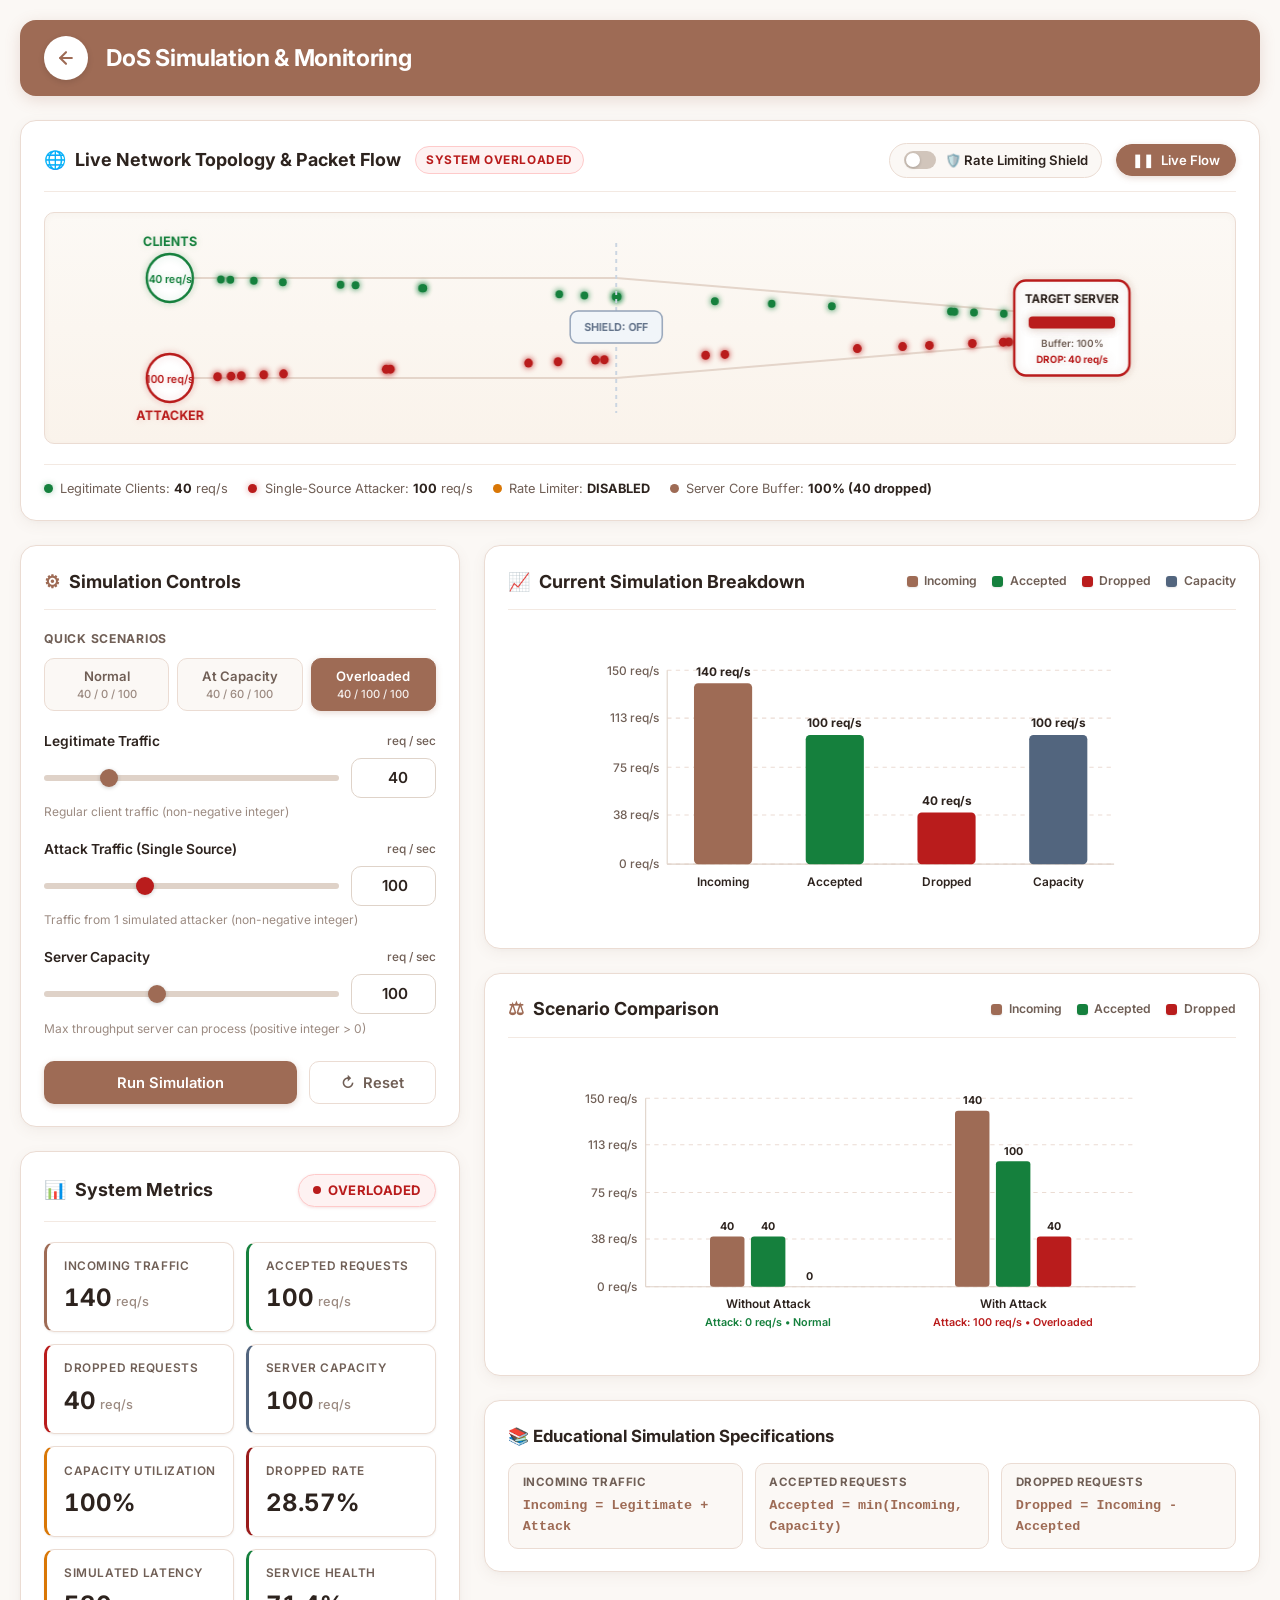
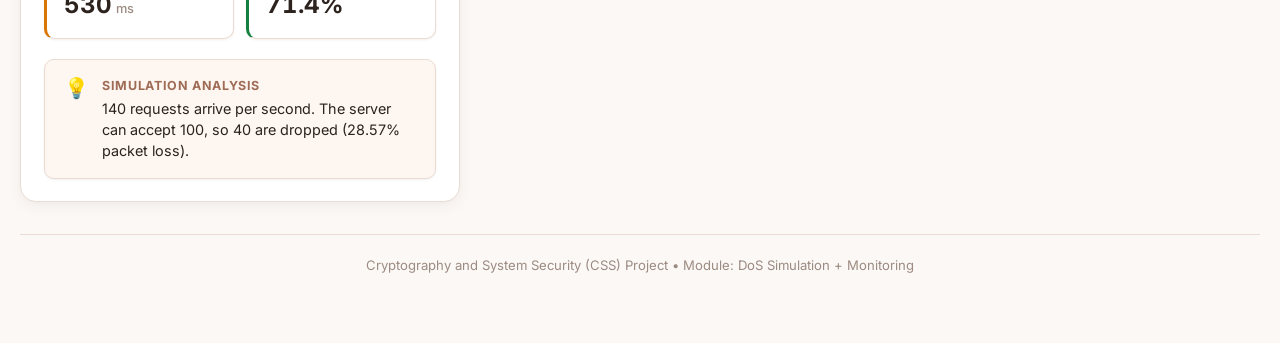
==== index.html @ 432d44fc "Add DoS simulation lab interface, monitoring script, backend and tests" ====
<!DOCTYPE html>
<html lang="en">
<head>
  <meta charset="UTF-8">
  <meta name="viewport" content="width=device-width, initial-scale=1.0">
  <meta name="description" content="Cryptography and System Security (CSS) - DoS Simulation and Monitoring Dashboard. Mathematical educational demonstration of single-source Denial of Service traffic and capacity overloading.">
  <title>DoS Simulation & Monitoring | CSS Project</title>
  <link rel="preconnect" href="https://fonts.googleapis.com">
  <link rel="preconnect" href="https://fonts.gstatic.com" crossorigin>
  <link href="https://fonts.googleapis.com/css2?family=Inter:wght@400;500;600;700;800&display=swap" rel="stylesheet">
  <link rel="stylesheet" href="styles.css">
</head>
<body>
  <div class="app-container">
    <!-- Cleaned Header: Mocha clay banner -->
    <header class="app-header">
      <div class="header-top">
        <div class="header-title-wrap">
          <button type="button" class="header-back-btn" id="btn-back" aria-label="Go back" title="Reset view">
            <svg width="20" height="20" viewBox="0 0 24 24" fill="none" stroke="#9e6b55" stroke-width="2.5" stroke-linecap="round" stroke-linejoin="round">
              <line x1="19" y1="12" x2="5" y2="12"></line>
              <polyline points="12 19 5 12 12 5"></polyline>
            </svg>
          </button>
          <div class="header-text-group">
            <h1 class="header-main-title">DoS Simulation &amp; Monitoring</h1>
          </div>
        </div>
      </div>
    </header>

    <!-- NEW INTERACTIVE FEATURE: Live Network Topology & Packet Flow Simulator -->
    <section class="card topology-card" aria-labelledby="topology-heading">
      <div class="card-title-row">
        <div class="topology-title-group">
          <h2 id="topology-heading" class="card-title">
            <span aria-hidden="true">&#127760;</span> Live Network Topology &amp; Packet Flow
          </h2>
          <span id="topology-status-tag" class="topology-tag tag-overloaded">System Overloaded</span>
        </div>
        <div class="topology-controls">
          <label class="defense-toggle-wrap" title="Enable Rate Limiting firewall defense against single-source attacker">
            <input type="checkbox" id="toggle-defense">
            <span class="defense-toggle-slider"></span>
            <span class="defense-toggle-label">&#128737;&#65039; Rate Limiting Shield</span>
          </label>
          <button type="button" id="btn-toggle-stream" class="btn-stream active" title="Play or pause live packet flow animation">
            <span id="stream-icon">&#10074;&#10074;</span>
            <span id="stream-text">Live Flow</span>
          </button>
        </div>
      </div>

      <!-- Canvas for real-time packet rendering -->
      <div class="topology-viewport">
        <canvas id="topology-canvas" width="1240" height="230"></canvas>
      </div>

      <!-- Topology Interactive Status Bar -->
      <div class="topology-footer">
        <div class="topology-node-legend">
          <span class="node-legend-item">
            <span class="node-dot dot-legit"></span>
            <span>Legitimate Clients: <strong id="topo-legit-val">40</strong> req/s</span>
          </span>
          <span class="node-legend-item">
            <span class="node-dot dot-attack"></span>
            <span>Single-Source Attacker: <strong id="topo-attack-val">100</strong> req/s</span>
          </span>
          <span class="node-legend-item">
            <span class="node-dot dot-shield"></span>
            <span>Rate Limiter: <strong id="topo-shield-val">DISABLED</strong></span>
          </span>
          <span class="node-legend-item">
            <span class="node-dot dot-server"></span>
            <span>Server Core Buffer: <strong id="topo-buffer-val">100% (40 dropped)</strong></span>
          </span>
        </div>
      </div>
    </section>

    <!-- Main Grid: Controls/Metrics & Visualizations -->
    <main class="dashboard-grid">
      <!-- Left Column: Controls & Metrics -->
      <div style="display: flex; flex-direction: column; gap: 1.5rem;">
        
        <!-- Simulation Control Card with Dual Sliders + Inputs -->
        <section class="card" aria-labelledby="controls-heading">
          <div class="card-title-row">
            <h2 id="controls-heading" class="card-title">
              <span aria-hidden="true">&#9881;</span> Simulation Controls
            </h2>
          </div>

          <!-- Scenario Quick Presets -->
          <div class="scenario-section">
            <span class="section-label">Quick Scenarios</span>
            <div class="scenario-btn-group" role="group" aria-label="Simulation Scenarios">
              <button type="button" id="scenario-normal" class="btn-scenario" title="Legitimate: 40, Attack: 0, Capacity: 100">
                <span>Normal</span>
                <small>40 / 0 / 100</small>
              </button>
              <button type="button" id="scenario-capacity" class="btn-scenario" title="Legitimate: 40, Attack: 60, Capacity: 100">
                <span>At Capacity</span>
                <small>40 / 60 / 100</small>
              </button>
              <button type="button" id="scenario-overloaded" class="btn-scenario active" title="Legitimate: 40, Attack: 100, Capacity: 100">
                <span>Overloaded</span>
                <small>40 / 100 / 100</small>
              </button>
            </div>
          </div>

          <!-- Input Form with Interactive Range Sliders -->
          <form id="dos-form" class="input-form" onsubmit="return false;">
            <div class="form-group">
              <label for="input-legitimate" class="form-label">
                <span>Legitimate Traffic</span>
                <span class="form-label-unit">req / sec</span>
              </label>
              <div class="slider-input-row">
                <input
                  type="range"
                  id="slider-legitimate"
                  class="range-slider"
                  min="0"
                  max="200"
                  step="5"
                  value="40"
                  aria-label="Slider for Legitimate Traffic"
                >
                <div class="input-field-wrap compact-wrap">
                  <input
                    type="number"
                    id="input-legitimate"
                    class="input-field"
                    min="0"
                    step="1"
                    value="40"
                    required
                    placeholder="40"
                    aria-describedby="hint-legitimate"
                  >
                </div>
              </div>
              <span id="hint-legitimate" class="field-hint">Regular client traffic (non-negative integer)</span>
            </div>

            <div class="form-group">
              <label for="input-attack" class="form-label">
                <span>Attack Traffic (Single Source)</span>
                <span class="form-label-unit">req / sec</span>
              </label>
              <div class="slider-input-row">
                <input
                  type="range"
                  id="slider-attack"
                  class="range-slider range-attack"
                  min="0"
                  max="300"
                  step="5"
                  value="100"
                  aria-label="Slider for Attack Traffic"
                >
                <div class="input-field-wrap compact-wrap">
                  <input
                    type="number"
                    id="input-attack"
                    class="input-field"
                    min="0"
                    step="1"
                    value="100"
                    required
                    placeholder="100"
                    aria-describedby="hint-attack"
                  >
                </div>
              </div>
              <span id="hint-attack" class="field-hint">Traffic from 1 simulated attacker (non-negative integer)</span>
            </div>

            <div class="form-group">
              <label for="input-capacity" class="form-label">
                <span>Server Capacity</span>
                <span class="form-label-unit">req / sec</span>
              </label>
              <div class="slider-input-row">
                <input
                  type="range"
                  id="slider-capacity"
                  class="range-slider"
                  min="10"
                  max="250"
                  step="5"
                  value="100"
                  aria-label="Slider for Server Capacity"
                >
                <div class="input-field-wrap compact-wrap">
                  <input
                    type="number"
                    id="input-capacity"
                    class="input-field"
                    min="1"
                    step="1"
                    value="100"
                    required
                    placeholder="100"
                    aria-describedby="hint-capacity"
                  >
                </div>
              </div>
              <span id="hint-capacity" class="field-hint">Max throughput server can process (positive integer &gt; 0)</span>
            </div>

            <!-- Error Banner -->
            <div id="alert-error" class="alert-box" role="alert"></div>

            <!-- Action Buttons -->
            <div class="form-actions">
              <button type="button" id="btn-run-simulation" class="btn btn-primary">
                <span aria-hidden="true">&#9658;</span> Run Simulation
              </button>
              <button type="button" id="btn-reset-simulation" class="btn btn-secondary">
                <span aria-hidden="true">&#8635;</span> Reset
              </button>
            </div>
          </form>
        </section>

        <!-- Simulation Results Card -->
        <section class="card" aria-labelledby="results-heading">
          <div class="card-title-row">
            <h2 id="results-heading" class="card-title">
              <span aria-hidden="true">&#128202;</span> System Metrics
            </h2>
            <div class="status-badge-container">
              <div id="status-badge" class="status-badge status-overloaded">
                <span class="status-indicator-dot" aria-hidden="true"></span>
                <span id="status-text">Overloaded</span>
              </div>
            </div>
          </div>

          <!-- Extended Metrics Grid with Latency & Availability -->
          <div class="metrics-grid">
            <div class="metric-card metric-incoming">
              <span class="metric-card-label">Incoming Traffic</span>
              <div class="metric-card-value">
                <span id="metric-incoming">140</span>
                <span class="metric-card-unit">req/s</span>
              </div>
            </div>

            <div class="metric-card metric-accepted">
              <span class="metric-card-label">Accepted Requests</span>
              <div class="metric-card-value">
                <span id="metric-accepted">100</span>
                <span class="metric-card-unit">req/s</span>
              </div>
            </div>

            <div class="metric-card metric-dropped">
              <span class="metric-card-label">Dropped Requests</span>
              <div class="metric-card-value">
                <span id="metric-dropped">40</span>
                <span class="metric-card-unit">req/s</span>
              </div>
            </div>

            <div class="metric-card metric-capacity">
              <span class="metric-card-label">Server Capacity</span>
              <div class="metric-card-value">
                <span id="metric-capacity">100</span>
                <span class="metric-card-unit">req/s</span>
              </div>
            </div>

            <div class="metric-card metric-utilization">
              <span class="metric-card-label">Capacity Utilization</span>
              <div class="metric-card-value">
                <span id="metric-utilization">100%</span>
              </div>
            </div>

            <div class="metric-card metric-drop-percent">
              <span class="metric-card-label">Dropped Rate</span>
              <div class="metric-card-value">
                <span id="metric-drop-percent">28.57%</span>
              </div>
            </div>

            <!-- Enhanced Response Latency Metric -->
            <div class="metric-card metric-latency">
              <span class="metric-card-label">Simulated Latency</span>
              <div class="metric-card-value">
                <span id="metric-latency">1,450</span>
                <span class="metric-card-unit">ms</span>
              </div>
            </div>

            <!-- Enhanced Availability Metric -->
            <div class="metric-card metric-availability">
              <span class="metric-card-label">Service Health</span>
              <div class="metric-card-value">
                <span id="metric-availability">71.4%</span>
              </div>
            </div>
          </div>

          <!-- Dynamic Result Explanation -->
          <div class="explanation-box" aria-live="polite">
            <span class="explanation-icon" aria-hidden="true">&#128161;</span>
            <div class="explanation-content">
              <span class="explanation-title">Simulation Analysis</span>
              <p id="explanation-text" class="explanation-text">
                140 requests arrive per second. The server can accept 100, so 40 are dropped.
              </p>
            </div>
          </div>
        </section>
      </div>

      <!-- Right Column: Visualizations & Architecture Model -->
      <div class="visualizations-col">
        <!-- Current Breakdown Chart -->
        <section class="card chart-card" aria-labelledby="chart-current-heading">
          <div class="card-title-row chart-header">
            <h2 id="chart-current-heading" class="card-title">
              <span aria-hidden="true">&#128200;</span> Current Simulation Breakdown
            </h2>
            <div class="chart-legend" aria-hidden="true">
              <div class="legend-item"><span class="legend-color" style="background:#9e6b55;"></span> Incoming</div>
              <div class="legend-item"><span class="legend-color" style="background:#15803d;"></span> Accepted</div>
              <div class="legend-item"><span class="legend-color" style="background:#b91c1c;"></span> Dropped</div>
              <div class="legend-item"><span class="legend-color" style="background:#52657e;"></span> Capacity</div>
            </div>
          </div>
          <div id="current-chart-container" class="chart-container" aria-label="Bar chart showing incoming, accepted, dropped, and capacity metrics">
            <!-- Dynamic SVG Chart injected by monitoring.js -->
          </div>
        </section>

        <!-- Scenario Comparison Chart -->
        <section class="card chart-card" aria-labelledby="chart-comparison-heading">
          <div class="card-title-row chart-header">
            <h2 id="chart-comparison-heading" class="card-title">
              <span aria-hidden="true">&#9878;</span> Scenario Comparison
            </h2>
            <div class="chart-legend" aria-hidden="true">
              <div class="legend-item"><span class="legend-color" style="background:#9e6b55;"></span> Incoming</div>
              <div class="legend-item"><span class="legend-color" style="background:#15803d;"></span> Accepted</div>
              <div class="legend-item"><span class="legend-color" style="background:#b91c1c;"></span> Dropped</div>
            </div>
          </div>
          <div id="comparison-chart-container" class="chart-container" aria-label="Bar chart comparing baseline traffic without attack versus traffic with attack">
            <!-- Dynamic SVG Chart injected by monitoring.js -->
          </div>
        </section>

        <!-- Mathematical Model Specification Card -->
        <section class="model-details-card" aria-labelledby="model-specs-heading">
          <h3 id="model-specs-heading">&#128218; Educational Simulation Specifications</h3>
          <div class="model-formula-grid">
            <div class="formula-chip">
              <span class="formula-chip-label">Incoming Traffic</span>
              <span class="formula-chip-val">Incoming = Legitimate + Attack</span>
            </div>
            <div class="formula-chip">
              <span class="formula-chip-label">Accepted Requests</span>
              <span class="formula-chip-val">Accepted = min(Incoming, Capacity)</span>
            </div>
            <div class="formula-chip">
              <span class="formula-chip-label">Dropped Requests</span>
              <span class="formula-chip-val">Dropped = Incoming - Accepted</span>
            </div>
          </div>
        </section>
      </div>
    </main>

    <!-- Footer -->
    <footer class="app-footer">
      <p>Cryptography and System Security (CSS) Project &bull; Module: DoS Simulation + Monitoring</p>
    </footer>
  </div>

  <!-- Module Script -->
  <script src="monitoring.js"></script>
</body>
</html>
---- styles.css ----
/* ==========================================================================
   styles.css - Warm Mocha & Cream Lab Manual Theme
   Matches the Virtual Lab Manual design aesthetic:
   Warm clay/mocha banner (#9e6b55), soft cream background (#fbf8f5),
   clean white cards (#ffffff), refined typography & warm earthy accents.
   ========================================================================== */

@import url('https://fonts.googleapis.com/css2?family=Inter:wght@400;500;600;700;800&display=swap');

:root {
  /* Warm Earthy Clay / Mocha Palette */
  --banner-bg: #9e6b55;
  --banner-bg-hover: #8d5c47;
  --banner-text: #ffffff;
  --banner-subtext: rgba(255, 255, 255, 0.9);

  --bg-primary: #fbf8f5;
  /* Warm cream / ivory body background */
  --bg-secondary: #f6efe9;
  /* Soft warm beige secondary panels */
  --bg-card: #ffffff;
  /* Clean white cards */
  --bg-card-hover: #faf4ee;
  /* Subtle warm card hover */
  --bg-tint-mocha: #faf2ec;
  /* Warm mocha tint for selections */
  --bg-callout: #fdf6f1;
  /* Light peach/cream notice callouts */

  --border-color: #ebdcd3;
  /* Gentle warm border */
  --border-light: #f3e9e2;
  /* Hairline dividers */
  --border-focus: #9e6b55;
  /* Focus rings */

  --text-primary: #2d231e;
  /* Espresso dark brown heading & text */
  --text-secondary: #705f56;
  /* Warm taupe secondary text */
  --text-muted: #9c8b82;
  /* Soft muted caption/hint text */

  /* Mocha Accent Tokens */
  --accent-primary: #9e6b55;
  --accent-primary-hover: #895843;
  --accent-primary-active: #784a37;
  --accent-terracotta: #b4755a;

  /* Status Colors tailored for clean light-mode */
  --status-normal: #15803d;
  --status-normal-bg: #edf7f1;
  --status-normal-border: #bbf0d0;

  --status-overloaded: #b91c1c;
  --status-overloaded-bg: #fef2f2;
  --status-overloaded-border: #fecaca;

  /* Metric Accents */
  --metric-incoming: #9e6b55;
  --metric-accepted: #15803d;
  --metric-dropped: #b91c1c;
  --metric-capacity: #52657e;
  --metric-utilization: #d97706;
  --metric-drop-percent: #991b1b;
  --metric-latency: #d97706;
  --metric-availability: #15803d;

  --shadow-sm: 0 1px 3px rgba(130, 95, 78, 0.05), 0 1px 2px rgba(0, 0, 0, 0.03);
  --shadow-md: 0 4px 14px rgba(130, 95, 78, 0.07), 0 1px 4px rgba(0, 0, 0, 0.02);
  --shadow-lg: 0 10px 25px rgba(130, 95, 78, 0.09), 0 4px 8px rgba(0, 0, 0, 0.03);

  --radius-sm: 6px;
  --radius-md: 10px;
  --radius-lg: 16px;
  --radius-full: 9999px;

  --font-family: 'Inter', -apple-system, BlinkMacSystemFont, "Segoe UI", Roboto, "Helvetica Neue", sans-serif;
}

*,
*::before,
*::after {
  box-sizing: border-box;
  margin: 0;
  padding: 0;
}

body {
  background-color: var(--bg-primary);
  color: var(--text-primary);
  font-family: var(--font-family);
  line-height: 1.55;
  min-height: 100vh;
  display: flex;
  flex-direction: column;
  padding: 0;
  -webkit-font-smoothing: antialiased;
  -moz-osx-font-smoothing: grayscale;
}

.app-container {
  max-width: 1320px;
  margin: 0 auto;
  width: 100%;
  padding: 1.25rem 1.25rem 3rem 1.25rem;
  flex: 1;
}

/* ==========================================================================
   Header Banner - Clean & Focused
   ========================================================================== */
.app-header {
  margin-bottom: 1.5rem;
  background-color: var(--banner-bg);
  border-radius: var(--radius-lg);
  padding: 1rem 1.5rem;
  box-shadow: 0 4px 16px rgba(158, 107, 85, 0.2);
  color: #ffffff;
  transition: box-shadow 0.2s ease;
}

.header-top {
  display: flex;
  justify-content: space-between;
  align-items: center;
  flex-wrap: wrap;
  gap: 1.25rem;
}

.header-title-wrap {
  display: flex;
  align-items: center;
  gap: 1.1rem;
}

/* Circular back button */
.header-back-btn {
  width: 44px;
  height: 44px;
  min-width: 44px;
  border-radius: 50%;
  background: #ffffff;
  color: var(--banner-bg);
  display: flex;
  align-items: center;
  justify-content: center;
  border: none;
  cursor: pointer;
  box-shadow: 0 2px 6px rgba(0, 0, 0, 0.12);
  transition: all 0.2s ease;
}

.header-back-btn:hover {
  transform: translateX(-2px);
  background: #fdfaf7;
  box-shadow: 0 3px 8px rgba(0, 0, 0, 0.16);
}

.header-back-btn svg {
  stroke: var(--banner-bg);
}

.header-text-group {
  display: flex;
  flex-direction: column;
  gap: 0.15rem;
}

h1,
.header-main-title {
  font-size: 1.45rem;
  font-weight: 700;
  letter-spacing: -0.015em;
  color: #ffffff;
  line-height: 1.25;
}

/* ==========================================================================
   INTERACTIVE NETWORK TOPOLOGY & PACKET FLOW CARD
   ========================================================================== */
.topology-card {
  margin-bottom: 1.5rem;
  padding: 1.25rem 1.45rem;
  background: #ffffff;
}

.topology-title-group {
  display: flex;
  align-items: center;
  gap: 0.85rem;
  flex-wrap: wrap;
}

.topology-tag {
  font-size: 0.74rem;
  font-weight: 700;
  text-transform: uppercase;
  letter-spacing: 0.05em;
  padding: 0.25rem 0.65rem;
  border-radius: var(--radius-full);
  display: inline-flex;
  align-items: center;
  transition: all 0.3s ease;
}

.tag-normal {
  background: var(--status-normal-bg);
  color: var(--status-normal);
  border: 1px solid var(--status-normal-border);
}

.tag-overloaded {
  background: var(--status-overloaded-bg);
  color: var(--status-overloaded);
  border: 1px solid var(--status-overloaded-border);
}

.tag-shielded {
  background: #fef3c7;
  color: #b45309;
  border: 1px solid #fde68a;
}

.topology-controls {
  display: flex;
  align-items: center;
  gap: 0.85rem;
  flex-wrap: wrap;
}

/* Rate Limiter Switch */
.defense-toggle-wrap {
  display: inline-flex;
  align-items: center;
  gap: 0.55rem;
  cursor: pointer;
  background: var(--bg-primary);
  border: 1px solid var(--border-color);
  padding: 0.4rem 0.85rem;
  border-radius: var(--radius-full);
  user-select: none;
  transition: all 0.2s ease;
}

.defense-toggle-wrap:hover {
  background: #f5ebe1;
  border-color: #d8c3b5;
}

.defense-toggle-wrap input[type="checkbox"] {
  display: none;
}

.defense-toggle-slider {
  position: relative;
  width: 32px;
  height: 18px;
  background-color: #d1c5bb;
  border-radius: 9999px;
  transition: background-color 0.25s ease;
  display: inline-block;
}

.defense-toggle-slider::after {
  content: "";
  position: absolute;
  top: 2px;
  left: 2px;
  width: 14px;
  height: 14px;
  border-radius: 50%;
  background-color: #ffffff;
  box-shadow: 0 1px 3px rgba(0, 0, 0, 0.2);
  transition: transform 0.25s ease;
}

.defense-toggle-wrap input[type="checkbox"]:checked+.defense-toggle-slider {
  background-color: #15803d;
}

.defense-toggle-wrap input[type="checkbox"]:checked+.defense-toggle-slider::after {
  transform: translateX(14px);
}

.defense-toggle-label {
  font-size: 0.82rem;
  font-weight: 600;
  color: var(--text-primary);
}

/* Stream play/pause button */
.btn-stream {
  display: inline-flex;
  align-items: center;
  gap: 0.4rem;
  padding: 0.42rem 0.95rem;
  background: var(--bg-primary);
  border: 1px solid var(--border-color);
  border-radius: var(--radius-full);
  font-size: 0.82rem;
  font-weight: 600;
  color: var(--text-secondary);
  cursor: pointer;
  transition: all 0.2s ease;
  font-family: inherit;
}

.btn-stream:hover {
  background: #f4eae1;
  color: var(--text-primary);
}

.btn-stream.active {
  background: var(--accent-primary);
  color: #ffffff;
  border-color: var(--accent-primary);
  box-shadow: 0 2px 6px rgba(158, 107, 85, 0.25);
}

/* Topology Canvas Area */
.topology-viewport {
  width: 100%;
  background: linear-gradient(180deg, #fcf9f5 0%, #faf3eb 100%);
  border: 1px solid var(--border-color);
  border-radius: var(--radius-md);
  position: relative;
  overflow: hidden;
  box-shadow: inset 0 2px 6px rgba(130, 95, 78, 0.04);
}

#topology-canvas {
  display: block;
  width: 100%;
  height: 230px;
}

.topology-footer {
  border-top: 1px solid var(--border-light);
  padding-top: 0.85rem;
}

.topology-node-legend {
  display: flex;
  gap: 1.25rem;
  align-items: center;
  flex-wrap: wrap;
}

.node-legend-item {
  display: inline-flex;
  align-items: center;
  gap: 0.45rem;
  font-size: 0.8rem;
  color: var(--text-secondary);
}

.node-legend-item strong {
  color: var(--text-primary);
}

.node-dot {
  width: 9px;
  height: 9px;
  border-radius: 50%;
  display: inline-block;
}

.dot-legit {
  background-color: #15803d;
  box-shadow: 0 0 6px rgba(21, 128, 61, 0.4);
}

.dot-attack {
  background-color: #b91c1c;
  box-shadow: 0 0 6px rgba(185, 28, 28, 0.4);
}

.dot-shield {
  background-color: #d97706;
}

.dot-server {
  background-color: var(--accent-primary);
}

/* ==========================================================================
   Main Grid Layout
   ========================================================================== */
.dashboard-grid {
  display: grid;
  grid-template-columns: 440px 1fr;
  gap: 1.5rem;
}

@media (max-width: 1024px) {
  .dashboard-grid {
    grid-template-columns: 1fr;
  }
}

/* ==========================================================================
   Card Styling - Clean White with Warm Subtle Borders & Shadows
   ========================================================================== */
.card {
  background-color: var(--bg-card);
  border: 1px solid var(--border-color);
  border-radius: var(--radius-lg);
  padding: 1.35rem 1.45rem;
  box-shadow: var(--shadow-md);
  display: flex;
  flex-direction: column;
  gap: 1.25rem;
  transition: box-shadow 0.2s ease, border-color 0.2s ease;
}

.card:hover {
  border-color: #dfd0c6;
  box-shadow: var(--shadow-lg);
}

.card-title-row {
  display: flex;
  justify-content: space-between;
  align-items: center;
  border-bottom: 1px solid var(--border-light);
  padding-bottom: 0.85rem;
  flex-wrap: wrap;
  gap: 0.5rem;
}

.card-title {
  font-size: 1.12rem;
  font-weight: 700;
  color: var(--text-primary);
  display: flex;
  align-items: center;
  gap: 0.55rem;
}

.card-title span[aria-hidden="true"] {
  color: var(--accent-primary);
}

/* ==========================================================================
   Scenario Presets - Tab/Pill style matching reference
   ========================================================================== */
.scenario-section {
  display: flex;
  flex-direction: column;
  gap: 0.55rem;
}

.section-label {
  font-size: 0.76rem;
  font-weight: 700;
  text-transform: uppercase;
  letter-spacing: 0.06em;
  color: var(--text-secondary);
}

.scenario-btn-group {
  display: grid;
  grid-template-columns: repeat(3, 1fr);
  gap: 0.5rem;
}

.btn-scenario {
  background: var(--bg-primary);
  border: 1px solid var(--border-color);
  color: var(--text-secondary);
  padding: 0.55rem 0.35rem;
  border-radius: var(--radius-md);
  cursor: pointer;
  font-size: 0.82rem;
  font-weight: 600;
  text-align: center;
  transition: all 0.2s ease;
  display: flex;
  flex-direction: column;
  align-items: center;
  gap: 0.2rem;
  font-family: inherit;
}

.btn-scenario small {
  font-size: 0.7rem;
  font-weight: 500;
  color: var(--text-muted);
  transition: color 0.2s ease;
}

.btn-scenario:hover {
  background: #f4eae1;
  border-color: #d6c1b3;
  color: var(--text-primary);
  transform: translateY(-1px);
}

/* Active preset mimics the solid mocha pill from reference */
.btn-scenario.active {
  border-color: var(--accent-primary);
  background: var(--accent-primary);
  color: #ffffff;
  box-shadow: 0 2px 6px rgba(158, 107, 85, 0.25);
}

.btn-scenario.active small {
  color: rgba(255, 255, 255, 0.88);
}

/* ==========================================================================
   Input Form with Dual Sliders + Number Controls
   ========================================================================== */
.input-form {
  display: flex;
  flex-direction: column;
  gap: 1.05rem;
}

.form-group {
  display: flex;
  flex-direction: column;
  gap: 0.35rem;
}

.form-label {
  font-size: 0.86rem;
  font-weight: 600;
  color: var(--text-primary);
  display: flex;
  justify-content: space-between;
  align-items: center;
}

.form-label-unit {
  font-size: 0.74rem;
  font-weight: 500;
  color: var(--text-secondary);
}

.slider-input-row {
  display: flex;
  align-items: center;
  gap: 0.75rem;
}

/* Styled Range Sliders */
.range-slider {
  flex: 1;
  -webkit-appearance: none;
  appearance: none;
  height: 6px;
  background: #dfd2c8;
  border-radius: 999px;
  outline: none;
  transition: background 0.2s ease;
}

.range-slider::-webkit-slider-thumb {
  -webkit-appearance: none;
  appearance: none;
  width: 18px;
  height: 18px;
  border-radius: 50%;
  background: var(--accent-primary);
  cursor: pointer;
  box-shadow: 0 1px 4px rgba(0, 0, 0, 0.2);
  transition: transform 0.15s ease, background 0.15s ease;
}

.range-slider::-webkit-slider-thumb:hover {
  transform: scale(1.18);
  background: var(--accent-primary-hover);
}

.range-slider.range-attack::-webkit-slider-thumb {
  background: #b91c1c;
}

.range-slider.range-attack::-webkit-slider-thumb:hover {
  background: #991b1b;
}

.range-slider::-moz-range-thumb {
  width: 18px;
  height: 18px;
  border-radius: 50%;
  background: var(--accent-primary);
  cursor: pointer;
  border: none;
  box-shadow: 0 1px 4px rgba(0, 0, 0, 0.2);
}

.input-field-wrap {
  position: relative;
  display: flex;
  align-items: center;
}

.input-field-wrap.compact-wrap {
  width: 85px;
  min-width: 85px;
}

.input-field {
  width: 100%;
  background-color: #ffffff;
  border: 1px solid #dfd3c9;
  color: var(--text-primary);
  font-size: 0.95rem;
  font-weight: 600;
  font-family: inherit;
  padding: 0.6rem 0.75rem;
  border-radius: var(--radius-md);
  transition: border-color 0.15s ease, box-shadow 0.15s ease, background-color 0.15s ease;
  text-align: right;
}

.input-field:focus {
  outline: none;
  border-color: var(--accent-primary);
  box-shadow: 0 0 0 3px rgba(158, 107, 85, 0.18);
  background-color: #ffffff;
}

.input-field.input-error {
  border-color: var(--status-overloaded);
  box-shadow: 0 0 0 3px rgba(185, 28, 28, 0.15);
}

.field-hint {
  font-size: 0.75rem;
  color: var(--text-muted);
}

/* ==========================================================================
   Form Action Buttons
   ========================================================================== */
.form-actions {
  display: grid;
  grid-template-columns: 2fr 1fr;
  gap: 0.75rem;
  margin-top: 0.4rem;
}

.btn {
  padding: 0.72rem 1.25rem;
  border-radius: var(--radius-md);
  font-size: 0.92rem;
  font-weight: 600;
  font-family: inherit;
  cursor: pointer;
  transition: all 0.2s ease;
  display: flex;
  align-items: center;
  justify-content: center;
  gap: 0.5rem;
  border: none;
}

.btn-primary {
  background-color: var(--accent-primary);
  color: #ffffff;
  box-shadow: 0 2px 6px rgba(158, 107, 85, 0.28);
}

.btn-primary:hover:not(:disabled) {
  background-color: var(--accent-primary-hover);
  transform: translateY(-1px);
  box-shadow: 0 4px 10px rgba(158, 107, 85, 0.35);
}

.btn-primary:active:not(:disabled) {
  background-color: var(--accent-primary-active);
  transform: translateY(0);
}

.btn-primary:disabled {
  opacity: 0.65;
  cursor: not-allowed;
}

.btn-secondary {
  background-color: #ffffff;
  border: 1px solid var(--border-color);
  color: var(--text-secondary);
}

.btn-secondary:hover {
  background-color: var(--bg-primary);
  color: var(--text-primary);
  border-color: #d6c1b3;
}

/* Alerts */
.alert-box {
  background: var(--status-overloaded-bg);
  border: 1px solid var(--status-overloaded-border);
  color: #991b1b;
  border-radius: var(--radius-md);
  padding: 0.75rem 1rem;
  font-size: 0.85rem;
  font-weight: 500;
  display: none;
}

.alert-box.visible {
  display: block;
}

/* ==========================================================================
   Status Badges
   ========================================================================== */
.status-badge-container {
  display: flex;
  align-items: center;
  gap: 0.75rem;
}

.status-badge {
  display: inline-flex;
  align-items: center;
  gap: 0.45rem;
  padding: 0.35rem 0.9rem;
  border-radius: var(--radius-full);
  font-size: 0.82rem;
  font-weight: 700;
  letter-spacing: 0.03em;
  text-transform: uppercase;
  transition: all 0.3s ease;
}

.status-badge.status-normal {
  background: var(--status-normal-bg);
  color: var(--status-normal);
  border: 1px solid var(--status-normal-border);
  box-shadow: 0 1px 3px rgba(21, 128, 61, 0.12);
}

.status-badge.status-overloaded {
  background: var(--status-overloaded-bg);
  color: var(--status-overloaded);
  border: 1px solid var(--status-overloaded-border);
  box-shadow: 0 1px 3px rgba(185, 28, 28, 0.12);
}

.status-indicator-dot {
  width: 8px;
  height: 8px;
  border-radius: 50%;
  background-color: currentColor;
}

/* ==========================================================================
   Results Metrics Grid
   ========================================================================== */
.metrics-grid {
  display: grid;
  grid-template-columns: repeat(2, 1fr);
  gap: 0.75rem;
}

.metric-card {
  background-color: #ffffff;
  border: 1px solid var(--border-color);
  border-radius: var(--radius-md);
  padding: 0.9rem 1.05rem;
  display: flex;
  flex-direction: column;
  gap: 0.25rem;
  position: relative;
  overflow: hidden;
  box-shadow: var(--shadow-sm);
  transition: transform 0.15s ease, box-shadow 0.15s ease;
}

.metric-card:hover {
  transform: translateY(-1px);
  box-shadow: var(--shadow-md);
}

.metric-card-label {
  font-size: 0.74rem;
  font-weight: 600;
  color: var(--text-secondary);
  text-transform: uppercase;
  letter-spacing: 0.05em;
}

.metric-card-value {
  font-size: 1.5rem;
  font-weight: 700;
  color: var(--text-primary);
  font-feature-settings: "tnum";
  display: flex;
  align-items: baseline;
}

.metric-card-unit {
  font-size: 0.8rem;
  font-weight: 500;
  color: var(--text-muted);
  margin-left: 0.25rem;
}

.metric-incoming {
  border-left: 3.5px solid var(--metric-incoming);
}

.metric-accepted {
  border-left: 3.5px solid var(--metric-accepted);
}

.metric-dropped {
  border-left: 3.5px solid var(--metric-dropped);
}

.metric-capacity {
  border-left: 3.5px solid var(--metric-capacity);
}

.metric-utilization {
  border-left: 3.5px solid var(--metric-utilization);
}

.metric-drop-percent {
  border-left: 3.5px solid var(--metric-drop-percent);
}

.metric-latency {
  border-left: 3.5px solid var(--metric-latency);
}

.metric-availability {
  border-left: 3.5px solid var(--metric-availability);
}

/* ==========================================================================
   Dynamic Explanation Box
   ========================================================================== */
.explanation-box {
  background: var(--bg-callout);
  border: 1px solid var(--border-color);
  border-radius: var(--radius-md);
  padding: 1rem 1.15rem;
  display: flex;
  align-items: flex-start;
  gap: 0.85rem;
  box-shadow: var(--shadow-sm);
}

.explanation-icon {
  font-size: 1.25rem;
  line-height: 1;
  margin-top: 0.1rem;
}

.explanation-content {
  display: flex;
  flex-direction: column;
  gap: 0.25rem;
}

.explanation-title {
  font-size: 0.78rem;
  font-weight: 700;
  text-transform: uppercase;
  letter-spacing: 0.05em;
  color: var(--accent-primary);
}

.explanation-text {
  font-size: 0.9rem;
  color: var(--text-primary);
  line-height: 1.45;
}

/* ==========================================================================
   Charts Column & SVG Visualizations
   ========================================================================== */
.visualizations-col {
  display: flex;
  flex-direction: column;
  gap: 1.5rem;
}

.chart-card {
  min-height: 330px;
}

.chart-header {
  display: flex;
  justify-content: space-between;
  align-items: center;
  flex-wrap: wrap;
  gap: 0.75rem;
}

.chart-legend {
  display: flex;
  gap: 0.95rem;
  align-items: center;
  flex-wrap: wrap;
}

.legend-item {
  display: flex;
  align-items: center;
  gap: 0.4rem;
  font-size: 0.76rem;
  font-weight: 600;
  color: var(--text-secondary);
}

.legend-color {
  width: 11px;
  height: 11px;
  border-radius: 3px;
  box-shadow: 0 1px 2px rgba(0, 0, 0, 0.1);
}

.chart-container {
  width: 100%;
  position: relative;
  min-height: 250px;
  display: flex;
  align-items: center;
  justify-content: center;
  padding: 0.5rem 0;
}

.chart-svg {
  width: 100%;
  height: 100%;
  max-height: 280px;
  overflow: visible;
}

/* SVG Chart Typography & Elements for Light Warm Palette */
.svg-grid-line {
  stroke: var(--border-color);
  stroke-dasharray: 4 4;
}

.svg-axis-line {
  stroke: #dfd2c8;
  stroke-width: 1;
}

.svg-axis-text {
  fill: var(--text-secondary);
  font-size: 11px;
  font-family: inherit;
  font-weight: 500;
}

.svg-bar-text {
  fill: var(--text-primary);
  font-size: 11px;
  font-weight: 700;
  font-family: inherit;
  text-anchor: middle;
}

.svg-label-text {
  fill: var(--text-primary);
  font-size: 11px;
  font-weight: 600;
  font-family: inherit;
  text-anchor: middle;
}

.svg-sub-text {
  font-size: 10px;
  font-family: inherit;
  text-anchor: middle;
  font-weight: 600;
}

/* ==========================================================================
   Educational Model Specification Card
   ========================================================================== */
.model-details-card {
  background: #ffffff;
  border: 1px solid var(--border-color);
  border-radius: var(--radius-lg);
  padding: 1.35rem 1.45rem;
  display: flex;
  flex-direction: column;
  gap: 0.85rem;
  box-shadow: var(--shadow-md);
}

.model-details-card h3 {
  font-size: 1.05rem;
  font-weight: 700;
  color: var(--text-primary);
  display: flex;
  align-items: center;
  gap: 0.5rem;
}

.model-formula-grid {
  display: grid;
  grid-template-columns: repeat(3, 1fr);
  gap: 0.75rem;
}

@media (max-width: 768px) {
  .model-formula-grid {
    grid-template-columns: 1fr;
  }
}

.formula-chip {
  background: var(--bg-primary);
  border: 1px solid var(--border-color);
  border-radius: var(--radius-md);
  padding: 0.65rem 0.85rem;
  display: flex;
  flex-direction: column;
  gap: 0.25rem;
  transition: transform 0.15s ease;
}

.formula-chip:hover {
  background: #f7ede5;
}

.formula-chip-label {
  font-size: 0.72rem;
  color: var(--text-secondary);
  text-transform: uppercase;
  font-weight: 700;
  letter-spacing: 0.04em;
}

.formula-chip-val {
  font-family: ui-monospace, SFMono-Regular, Menlo, Monaco, Consolas, monospace;
  font-size: 0.84rem;
  font-weight: 600;
  color: var(--accent-primary);
}

.disclaimer-text {
  font-size: 0.82rem;
  color: var(--text-secondary);
  line-height: 1.5;
  border-top: 1px solid var(--border-light);
  padding-top: 0.85rem;
}

.disclaimer-text strong {
  color: var(--text-primary);
}

/* ==========================================================================
   Footer
   ========================================================================== */
.app-footer {
  border-top: 1px solid var(--border-color);
  padding: 1.25rem 0;
  text-align: center;
  font-size: 0.82rem;
  color: var(--text-muted);
  margin-top: 2rem;
}
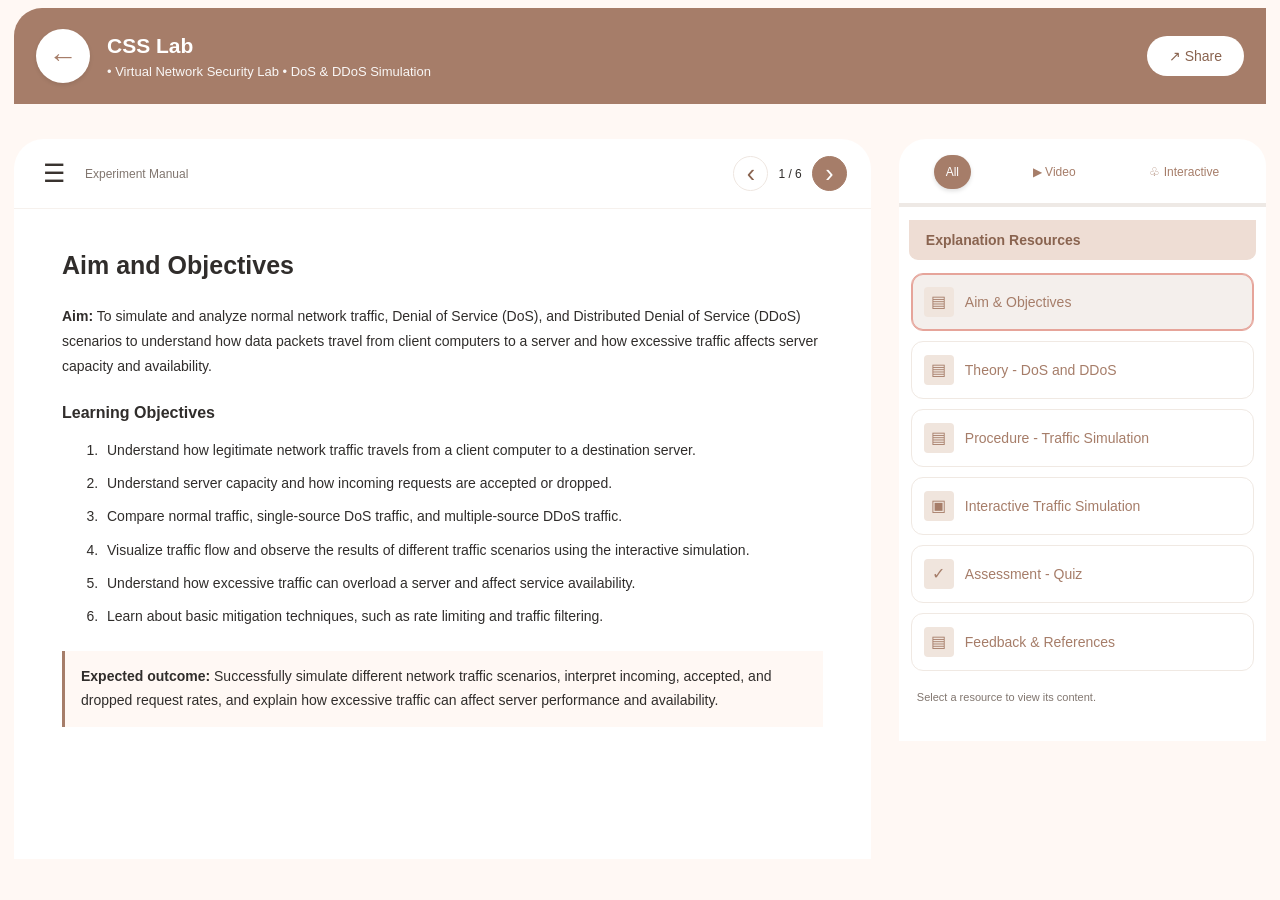
==== commit 3e0a2850: "Add frontend and normal traffic simulation" ====
--- a/index.html
+++ b/index.html
@@ -1,390 +1,564 @@
+
 <!DOCTYPE html>
 <html lang="en">
 <head>
-  <meta charset="UTF-8">
-  <meta name="viewport" content="width=device-width, initial-scale=1.0">
-  <meta name="description" content="Cryptography and System Security (CSS) - DoS Simulation and Monitoring Dashboard. Mathematical educational demonstration of single-source Denial of Service traffic and capacity overloading.">
-  <title>DoS Simulation & Monitoring | CSS Project</title>
-  <link rel="preconnect" href="https://fonts.googleapis.com">
-  <link rel="preconnect" href="https://fonts.gstatic.com" crossorigin>
-  <link href="https://fonts.googleapis.com/css2?family=Inter:wght@400;500;600;700;800&display=swap" rel="stylesheet">
-  <link rel="stylesheet" href="styles.css">
+    <meta charset="UTF-8">
+    <meta name="viewport" content="width=device-width, initial-scale=1.0">
+    <title>DoS & DDoS | Computer Science Lab Manual</title>
+    <link rel="stylesheet" href="style.css">
+    <script src="script.js" defer></script>
 </head>
 <body>
-  <div class="app-container">
-    <!-- Cleaned Header: Mocha clay banner -->
-    <header class="app-header">
-      <div class="header-top">
-        <div class="header-title-wrap">
-          <button type="button" class="header-back-btn" id="btn-back" aria-label="Go back" title="Reset view">
-            <svg width="20" height="20" viewBox="0 0 24 24" fill="none" stroke="#9e6b55" stroke-width="2.5" stroke-linecap="round" stroke-linejoin="round">
-              <line x1="19" y1="12" x2="5" y2="12"></line>
-              <polyline points="12 19 5 12 12 5"></polyline>
-            </svg>
-          </button>
-          <div class="header-text-group">
-            <h1 class="header-main-title">DoS Simulation &amp; Monitoring</h1>
-          </div>
-        </div>
-      </div>
-    </header>
-
-    <!-- NEW INTERACTIVE FEATURE: Live Network Topology & Packet Flow Simulator -->
-    <section class="card topology-card" aria-labelledby="topology-heading">
-      <div class="card-title-row">
-        <div class="topology-title-group">
-          <h2 id="topology-heading" class="card-title">
-            <span aria-hidden="true">&#127760;</span> Live Network Topology &amp; Packet Flow
-          </h2>
-          <span id="topology-status-tag" class="topology-tag tag-overloaded">System Overloaded</span>
-        </div>
-        <div class="topology-controls">
-          <label class="defense-toggle-wrap" title="Enable Rate Limiting firewall defense against single-source attacker">
-            <input type="checkbox" id="toggle-defense">
-            <span class="defense-toggle-slider"></span>
-            <span class="defense-toggle-label">&#128737;&#65039; Rate Limiting Shield</span>
-          </label>
-          <button type="button" id="btn-toggle-stream" class="btn-stream active" title="Play or pause live packet flow animation">
-            <span id="stream-icon">&#10074;&#10074;</span>
-            <span id="stream-text">Live Flow</span>
-          </button>
-        </div>
-      </div>
-
-      <!-- Canvas for real-time packet rendering -->
-      <div class="topology-viewport">
-        <canvas id="topology-canvas" width="1240" height="230"></canvas>
-      </div>
-
-      <!-- Topology Interactive Status Bar -->
-      <div class="topology-footer">
-        <div class="topology-node-legend">
-          <span class="node-legend-item">
-            <span class="node-dot dot-legit"></span>
-            <span>Legitimate Clients: <strong id="topo-legit-val">40</strong> req/s</span>
-          </span>
-          <span class="node-legend-item">
-            <span class="node-dot dot-attack"></span>
-            <span>Single-Source Attacker: <strong id="topo-attack-val">100</strong> req/s</span>
-          </span>
-          <span class="node-legend-item">
-            <span class="node-dot dot-shield"></span>
-            <span>Rate Limiter: <strong id="topo-shield-val">DISABLED</strong></span>
-          </span>
-          <span class="node-legend-item">
-            <span class="node-dot dot-server"></span>
-            <span>Server Core Buffer: <strong id="topo-buffer-val">100% (40 dropped)</strong></span>
-          </span>
-        </div>
-      </div>
+<header class="topbar">
+    <button class="back-button" id="backButton" aria-label="Back">←</button>
+    <div class="brand">
+        <h1>CSS Lab</h1>
+        <p>• Virtual Network Security Lab • DoS & DDoS Simulation</p>
+    </div>
+    <button class="share-button" id="shareButton">↗ Share</button>
+</header>
+
+<main class="workspace">
+    <section class="viewer">
+        <div class="toolbar">
+            <button id="menuButton" class="tool-button" aria-label="Toggle contents">☰</button>
+            <span class="viewer-label">Experiment Manual</span>
+            <div class="toolbar-actions">
+                <button id="prevButton" class="circle-button" aria-label="Previous resource">‹</button>
+                <span id="pageNumber">1 / 6</span>
+                <button id="nextButton" class="circle-button next" aria-label="Next resource">›</button>
+            </div>
+        </div>
+
+        <div class="lesson-content" id="lessonContent">
+            
+                
+<article class="lesson active" id="aim" data-title="Aim & Objectives">
+    
+
+    <h2>Aim and Objectives</h2>
+
+    <p>
+        <strong>Aim:</strong> To simulate and analyze normal network traffic,
+        Denial of Service (DoS), and Distributed Denial of Service (DDoS)
+        scenarios to understand how data packets travel from client computers
+        to a server and how excessive traffic affects server capacity and
+        availability.
+    </p>
+
+    <h3>Learning Objectives</h3>
+
+    <ol>
+        <li>
+            Understand how legitimate network traffic travels from a client
+            computer to a destination server.
+        </li>
+        <li>
+            Understand server capacity and how incoming requests are accepted
+            or dropped.
+        </li>
+        <li>
+            Compare normal traffic, single-source DoS traffic, and
+            multiple-source DDoS traffic.
+        </li>
+        <li>
+            Visualize traffic flow and observe the results of different
+            traffic scenarios using the interactive simulation.
+        </li>
+        <li>
+            Understand how excessive traffic can overload a server and affect
+            service availability.
+        </li>
+        <li>
+            Learn about basic mitigation techniques, such as rate limiting
+            and traffic filtering.
+        </li>
+    </ol>
+
+    <div class="info-box">
+        <strong>Expected outcome:</strong>
+        Successfully simulate different network traffic scenarios, interpret
+        incoming, accepted, and dropped request rates, and explain how
+        excessive traffic can affect server performance and availability.
+    </div>
+</article>
+
+
+           
+<article class="lesson" id="theory" data-title="Theory">
+    <p class="section-label">EXPERIMENT 02</p>
+    <h2>Theory</h2>
+
+    <h3>1. Network Traffic and Server Capacity</h3>
+    <p>
+        Network traffic refers to the data and requests exchanged between
+        devices over a network. In this experiment, a client computer sends
+        requests to a destination server. The server processes incoming
+        requests according to its available capacity, measured in requests
+        per second (req/sec).
+    </p>
+
+    <h3>2. Normal Traffic</h3>
+    <p>
+        Normal traffic consists of legitimate requests sent by users or client
+        devices. These requests travel through the network to the destination
+        server. When the incoming request rate remains within the server's
+        configured capacity, all requests are accepted in this simplified
+        model.
+    </p>
+
+    <h3>3. Denial of Service (DoS)</h3>
+    <p>
+        A Denial of Service (DoS) scenario involves a single simulated source
+        generating excessive requests towards a target server. When legitimate
+        and attack traffic exceed the server's capacity, some requests are
+        dropped. This can reduce the availability of services for legitimate
+        users.
+    </p>
+
+    <h3>4. Distributed Denial of Service (DDoS)</h3>
+    <p>
+        A Distributed Denial of Service (DDoS) scenario involves multiple
+        sources sending requests towards the same target server. Their
+        combined traffic can overwhelm the server's available capacity.
+        Unlike the single-source DoS scenario, the traffic originates from
+        several simulated sources.
+    </p>
+
+    <h3>5. Traffic Flow in the Simulation</h3>
+    <p>
+        The visual simulation represents traffic moving from client devices
+        towards a destination server. In the normal scenario, legitimate
+        traffic travels through the network switch to the server. In the DoS
+        and DDoS scenarios, additional simulated traffic is introduced to
+        demonstrate how the server handles the combined request load.
+    </p>
+
+    <h3>6. Traffic Calculation</h3>
+    <p>
+        The simulation uses the following formulas to calculate the server's
+        response to incoming traffic:
+    </p>
+
+    <div class="formula">
+        Incoming Traffic = Legitimate Traffic + Attack Traffic
+    </div>
+
+    <div class="formula">
+        Accepted Requests = min(Incoming Traffic, Server Capacity)
+    </div>
+
+    <div class="formula">
+        Dropped Requests = Incoming Traffic − Accepted Requests
+    </div>
+
+    <h3>7. Example Calculation</h3>
+    <p>
+        Suppose legitimate traffic is 20 requests/sec, attack traffic is
+        120 requests/sec, and server capacity is 100 requests/sec.
+    </p>
+
+    <div class="formula">
+        Incoming = 20 + 120 = 140 requests/sec
+    </div>
+
+    <div class="formula">
+        Accepted = min(140, 100) = 100 requests/sec
+    </div>
+
+    <div class="formula">
+        Dropped = 140 − 100 = 40 requests/sec
+    </div>
+
+    <div class="info-box">
+        <strong>Observation:</strong>
+        When incoming traffic exceeds the configured server capacity,
+        the model accepts requests up to that capacity and drops the
+        remaining requests. This illustrates how excessive traffic can
+        affect service availability.
+    </div>
+
+    <p class="muted">
+        This is an educational mathematical and visual simulation. It does
+        not transmit real network packets or generate actual DoS/DDoS attacks.
+    </p>
+</article>
+
+           
+<article class="lesson" id="procedure" data-title="Procedure">
+    <p class="section-label">EXPERIMENT 03</p>
+    <h2>Procedure</h2>
+
+    <h3>Steps to Perform the Experiment</h3>
+
+    <ol>
+        <li>
+            Open the Interactive Simulation section of the virtual lab.
+        </li>
+        <li>
+            Enter the legitimate traffic rate and server capacity in
+            requests per second.
+        </li>
+        <li>
+            Select a scenario: Normal, DoS, or DDoS.
+        </li>
+        <li>
+            For DoS, configure the attack request rate. For DDoS, configure
+            the number of simulated sources and the request rate per source.
+        </li>
+        <li>
+            Click <strong>Run Simulation</strong> to execute the selected
+            scenario.
+        </li>
+        <li>
+            Observe the visual representation of traffic travelling from
+            the client or simulated sources towards the destination server.
+        </li>
+        <li>
+            Examine the incoming, accepted, and dropped request rates,
+            along with the server status and capacity.
+        </li>
+        <li>
+            Repeat the experiment with different input values and compare
+            the results for all three scenarios.
+        </li>
+        <li>
+            Complete the assessment to check your understanding of network
+            traffic and server capacity.
+        </li>
+    </ol>
+
+    <div class="info-box">
+        <strong>Suggested starting values:</strong>
+        Set legitimate traffic to 20 requests/sec and server capacity to
+        100 requests/sec. For Normal traffic, the expected result is
+        20 incoming, 20 accepted, and 0 dropped requests per second.
+    </div>
+
+    <h3>Expected Results</h3>
+
+    <ul>
+        <li>
+            <strong>Normal:</strong> When incoming traffic is within capacity,
+            all requests are accepted.
+        </li>
+        <li>
+            <strong>DoS:</strong> Additional traffic from one simulated
+            source may exceed capacity, causing requests to be dropped.
+        </li>
+        <li>
+            <strong>DDoS:</strong> Traffic from multiple simulated sources
+            is combined and may exceed the server's capacity.
+        </li>
+    </ul>
+
+    <p class="muted">
+        Note: This procedure uses a mathematical and visual simulation.
+        It does not generate real attack traffic or transmit actual packets
+        between physical computers.
+    </p>
+</article>
+
+              
+
+
+            
+            <article class="lesson" id="simulation" data-title="Interactive Simulation">
+                
+                <h2>Interactive Simulation</h2>
+                <p>Change the inputs, select a scenario and observe how
+                the traffic load affects the server.</p>
+
+                <div class="input-grid">
+                    <label>Legitimate traffic (req/sec)
+                        <input id="legitimateRate" type="number" min="0"
+                               max="100000" value="20">
+                    </label>
+                    <label>Server capacity (req/sec)
+                        <input id="capacity" type="number" min="1"
+                               max="100000" value="100">
+                    </label>
+                    <label>DoS attack rate (req/sec)
+                        <input id="dosRate" type="number" min="0"
+                               max="100000" value="120">
+                    </label>
+                    <label>DDoS source count
+                        <input id="attackerCount" type="number" min="0"
+                               max="1000" value="5">
+                    </label>
+                    <label>Rate per source (req/sec)
+                        <input id="ratePerSource" type="number" min="0"
+                               max="100000" value="40">
+                    </label>
+                </div>
+
+                <p class="field-heading">Choose a scenario</p>
+                <div class="scenario-buttons">
+                    <button class="scenario active" data-scenario="normal">Normal</button>
+                    <button class="scenario" data-scenario="dos">DoS</button>
+                    <button class="scenario" data-scenario="ddos">DDoS</button>
+                </div>
+
+                <button id="runSimulation" class="primary-button">
+                    Run Simulation
+                </button>
+                <p id="message" class="message" role="status" aria-live="polite">
+                    Ready to run the simulation.
+                </p>
+
+                <div class="result-grid">
+                    <div class="result-card">
+                        <p>Incoming</p>
+                        <strong id="incoming">20</strong>
+                        <small>requests/sec</small>
+                    </div>
+                    <div class="result-card">
+                        <p>Accepted</p>
+                        <strong id="accepted">20</strong>
+                        <small>requests/sec</small>
+                    </div>
+                    <div class="result-card">
+                        <p>Dropped</p>
+                        <strong id="dropped">0</strong>
+                        <small>requests/sec</small>
+                    </div>
+                </div>
+
+                <div class="status-line">
+                    <span>Server status</span>
+                    <strong id="status" class="status normal">Normal</strong>
+                </div>
+
+                <div class="chart-row">
+                    <span>Incoming</span>
+                    <div class="bar-track"><div id="incomingBar" class="bar incoming-bar"></div></div>
+                    <strong id="incomingLabel">20</strong>
+                </div>
+                <div class="chart-row">
+                    <span>Accepted</span>
+                    <div class="bar-track"><div id="acceptedBar" class="bar accepted-bar"></div></div>
+                    <strong id="acceptedLabel">20</strong>
+                </div>
+                <div class="chart-row">
+                    <span>Dropped</span>
+                    <div class="bar-track"><div id="droppedBar" class="bar dropped-bar"></div></div>
+                    <strong id="droppedLabel">0</strong>
+                </div>
+
+                <div id="explanation" class="info-box">
+                    All incoming requests fit within the configured capacity.
+                </div>
+                
+<div class="traffic-visualization" id="trafficVisualization" hidden>
+    <div class="traffic-visual-heading">
+        <div>
+            <h3 id="visualTitle">Normal Traffic: Client-to-Server Transfer</h3>
+            <p id="visualDescription">Run the simulation to visualize the traffic flow.</p>
+        </div>
+        <span class="visual-live-label">SIMULATION OUTPUT</span>
+    </div>
+
+    <div class="traffic-topology" id="trafficTopology" aria-live="polite"></div>
+
+    <div class="visual-metrics">
+        <div>
+            <span>Incoming</span>
+            <strong id="visualIncoming">0</strong>
+            <small>requests/sec</small>
+        </div>
+        <div>
+            <span>Accepted</span>
+            <strong id="visualAccepted">0</strong>
+            <small>requests/sec</small>
+        </div>
+        <div>
+            <span>Dropped</span>
+            <strong id="visualDropped">0</strong>
+            <small>requests/sec</small>
+        </div>
+        <div>
+            <span>Capacity</span>
+            <strong id="visualCapacity">0</strong>
+            <small>requests/sec</small>
+        </div>
+    </div>
+
+    <p class="visual-status" id="visualStatus" role="status">
+        Run the simulation to see the results.
+    </p>
+</div>
+
+                <p class="muted">Educational simulation only. No real attack
+                traffic is generated. Attack settings are illustrative sample data.</p>
+            </article>
+
+            <article class="lesson" id="assessment" data-title="Assessment">
+                
+                <h2>Assessment</h2>
+                <p>Answer all three questions and submit your responses.</p>
+
+                
+<form id="quizForm">
+    <fieldset>
+        <legend>1. What happens when incoming traffic exceeds server capacity?</legend>
+        <label><input type="radio" name="q1" value="a" required> All requests are accepted</label>
+        <label><input type="radio" name="q1" value="b"> Some requests are dropped</label>
+        <label><input type="radio" name="q1" value="c"> Capacity automatically doubles</label>
+    </fieldset>
+
+    <fieldset>
+        <legend>2. What distinguishes DDoS from a single-source DoS?</legend>
+        <label><input type="radio" name="q2" value="a" required> It never affects capacity</label>
+        <label><input type="radio" name="q2" value="b"> Traffic comes from multiple sources</label>
+        <label><input type="radio" name="q2" value="c"> It always has zero dropped requests</label>
+    </fieldset>
+
+    <fieldset>
+        <legend>3. Incoming traffic is 140 req/sec and capacity is 100 req/sec. How many requests are dropped?</legend>
+        <label><input type="radio" name="q3" value="a" required> 100</label>
+        <label><input type="radio" name="q3" value="b"> 40</label>
+        <label><input type="radio" name="q3" value="c"> 240</label>
+    </fieldset>
+
+    <fieldset>
+        <legend>4. What is normal network traffic?</legend>
+        <label><input type="radio" name="q4" value="a" required> Legitimate requests sent by users or client devices</label>
+        <label><input type="radio" name="q4" value="b"> Traffic generated only by attackers</label>
+        <label><input type="radio" name="q4" value="c"> Traffic that always overloads a server</label>
+    </fieldset>
+
+    <fieldset>
+        <legend>5. In a DoS scenario, how many attack sources are simulated?</legend>
+        <label><input type="radio" name="q5" value="a" required> Multiple independent sources</label>
+        <label><input type="radio" name="q5" value="b"> No attack sources</label>
+        <label><input type="radio" name="q5" value="c"> One attack source</label>
+    </fieldset>
+
+    <fieldset>
+        <legend>6. What does server capacity represent in this experiment?</legend>
+        <label><input type="radio" name="q6" value="a" required> The number of computers in the network</label>
+        <label><input type="radio" name="q6" value="b"> The maximum request rate the model can accept</label>
+        <label><input type="radio" name="q6" value="c"> The number of attack sources</label>
+    </fieldset>
+
+    <fieldset>
+        <legend>7. Legitimate traffic is 30 req/sec, attack traffic is 50 req/sec, and capacity is 100 req/sec. How many requests are accepted?</legend>
+        <label><input type="radio" name="q7" value="a" required> 50</label>
+        <label><input type="radio" name="q7" value="b"> 80</label>
+        <label><input type="radio" name="q7" value="c"> 100</label>
+    </fieldset>
+
+    <fieldset>
+        <legend>8. Five simulated DDoS sources each generate 40 req/sec. What is their combined attack traffic?</legend>
+        <label><input type="radio" name="q8" value="a" required> 45 req/sec</label>
+        <label><input type="radio" name="q8" value="b"> 200 req/sec</label>
+        <label><input type="radio" name="q8" value="c"> 40 req/sec</label>
+    </fieldset>
+
+    <fieldset>
+        <legend>9. What is the purpose of rate limiting?</legend>
+        <label><input type="radio" name="q9" value="a" required> To restrict requests to a configured rate</label>
+        <label><input type="radio" name="q9" value="b"> To increase every request rate without limits</label>
+        <label><input type="radio" name="q9" value="c"> To create more attack sources</label>
+    </fieldset>
+
+    <fieldset>
+        <legend>10. What does the visual simulation demonstrate?</legend>
+        <label><input type="radio" name="q10" value="a" required> Real attacks against an external server</label>
+        <label><input type="radio" name="q10" value="b"> Actual packet transmission between physical computers</label>
+        <label><input type="radio" name="q10" value="c"> A simulated representation of traffic flow and server capacity</label>
+    </fieldset>
+
+    <button class="primary-button" type="submit">Submit Assessment</button>
+</form>
+
+<p id="quizResult" class="message" role="status" aria-live="polite"></p>
+</article>
+
+
+            
+<article class="lesson" id="feedback" data-title="Feedback & References">
+    <p class="section-label">EXPERIMENT 06</p>
+    <h2>Feedback and References</h2>
+
+    <p>
+        Share your experience with this virtual lab. Your feedback can help
+        identify areas for improvement in the content, interface, and simulation.
+    </p>
+
+    <form id="feedbackForm">
+        <label for="rating">How would you rate this experiment?</label>
+        <select id="rating" name="rating" required>
+            <option value="">Choose a rating</option>
+            <option value="5">5 — Very useful</option>
+            <option value="4">4 — Useful</option>
+            <option value="3">3 — Average</option>
+            <option value="2">2 — Needs improvement</option>
+            <option value="1">1 — Not useful</option>
+        </select>
+
+        <label for="feedbackCategory">What would you like to give feedback about?</label>
+        <select id="feedbackCategory" name="feedbackCategory">
+            <option value="overall">Overall experience</option>
+            <option value="content">Theory and learning content</option>
+            <option value="simulation">Interactive simulation</option>
+            <option value="interface">Website interface and navigation</option>
+            <option value="assessment">Assessment and quiz</option>
+        </select>
+
+        <label for="comments">Comments or suggestions</label>
+        <textarea
+            id="comments"
+            name="comments"
+            rows="4"
+            maxlength="1000"
+            placeholder="Tell us what worked well or what could be improved..."
+        ></textarea>
+
+        <button class="primary-button" type="submit">
+            Submit Feedback
+        </button>
+    </form>
+
+    <p id="feedbackResult" class="message" role="status" aria-live="polite"></p>
+
+    <h3>References</h3>
+    <ul>
+        <li>Virtual Lab Development Guidelines, CSS TH ISE, October 2026.</li>
+        <li>Simulation formulas and expected outputs documented in this module.</li>
+        <li>
+            <a href="https://www.cloudflare.com/learning/ddos/what-is-a-ddos-attack/"
+               target="_blank" rel="noopener noreferrer">
+                Cloudflare Learning Center — What is a DDoS attack?
+            </a>
+        </li>
+        <li>
+            <a href="https://www.cloudflare.com/learning/bots/what-is-rate-limiting/"
+               target="_blank" rel="noopener noreferrer">
+                Cloudflare Learning Center — What is rate limiting?
+            </a>
+        </li>
+    </ul>
+
+    <p class="muted">
+        Feedback is demonstrated locally in your browser and is not permanently
+        stored or sent to a server.
+    </p>
+</article>
+
+        </div>
     </section>
 
-    <!-- Main Grid: Controls/Metrics & Visualizations -->
-    <main class="dashboard-grid">
-      <!-- Left Column: Controls & Metrics -->
-      <div style="display: flex; flex-direction: column; gap: 1.5rem;">
-        
-        <!-- Simulation Control Card with Dual Sliders + Inputs -->
-        <section class="card" aria-labelledby="controls-heading">
-          <div class="card-title-row">
-            <h2 id="controls-heading" class="card-title">
-              <span aria-hidden="true">&#9881;</span> Simulation Controls
-            </h2>
-          </div>
-
-          <!-- Scenario Quick Presets -->
-          <div class="scenario-section">
-            <span class="section-label">Quick Scenarios</span>
-            <div class="scenario-btn-group" role="group" aria-label="Simulation Scenarios">
-              <button type="button" id="scenario-normal" class="btn-scenario" title="Legitimate: 40, Attack: 0, Capacity: 100">
-                <span>Normal</span>
-                <small>40 / 0 / 100</small>
-              </button>
-              <button type="button" id="scenario-capacity" class="btn-scenario" title="Legitimate: 40, Attack: 60, Capacity: 100">
-                <span>At Capacity</span>
-                <small>40 / 60 / 100</small>
-              </button>
-              <button type="button" id="scenario-overloaded" class="btn-scenario active" title="Legitimate: 40, Attack: 100, Capacity: 100">
-                <span>Overloaded</span>
-                <small>40 / 100 / 100</small>
-              </button>
-            </div>
-          </div>
-
-          <!-- Input Form with Interactive Range Sliders -->
-          <form id="dos-form" class="input-form" onsubmit="return false;">
-            <div class="form-group">
-              <label for="input-legitimate" class="form-label">
-                <span>Legitimate Traffic</span>
-                <span class="form-label-unit">req / sec</span>
-              </label>
-              <div class="slider-input-row">
-                <input
-                  type="range"
-                  id="slider-legitimate"
-                  class="range-slider"
-                  min="0"
-                  max="200"
-                  step="5"
-                  value="40"
-                  aria-label="Slider for Legitimate Traffic"
-                >
-                <div class="input-field-wrap compact-wrap">
-                  <input
-                    type="number"
-                    id="input-legitimate"
-                    class="input-field"
-                    min="0"
-                    step="1"
-                    value="40"
-                    required
-                    placeholder="40"
-                    aria-describedby="hint-legitimate"
-                  >
-                </div>
-              </div>
-              <span id="hint-legitimate" class="field-hint">Regular client traffic (non-negative integer)</span>
-            </div>
-
-            <div class="form-group">
-              <label for="input-attack" class="form-label">
-                <span>Attack Traffic (Single Source)</span>
-                <span class="form-label-unit">req / sec</span>
-              </label>
-              <div class="slider-input-row">
-                <input
-                  type="range"
-                  id="slider-attack"
-                  class="range-slider range-attack"
-                  min="0"
-                  max="300"
-                  step="5"
-                  value="100"
-                  aria-label="Slider for Attack Traffic"
-                >
-                <div class="input-field-wrap compact-wrap">
-                  <input
-                    type="number"
-                    id="input-attack"
-                    class="input-field"
-                    min="0"
-                    step="1"
-                    value="100"
-                    required
-                    placeholder="100"
-                    aria-describedby="hint-attack"
-                  >
-                </div>
-              </div>
-              <span id="hint-attack" class="field-hint">Traffic from 1 simulated attacker (non-negative integer)</span>
-            </div>
-
-            <div class="form-group">
-              <label for="input-capacity" class="form-label">
-                <span>Server Capacity</span>
-                <span class="form-label-unit">req / sec</span>
-              </label>
-              <div class="slider-input-row">
-                <input
-                  type="range"
-                  id="slider-capacity"
-                  class="range-slider"
-                  min="10"
-                  max="250"
-                  step="5"
-                  value="100"
-                  aria-label="Slider for Server Capacity"
-                >
-                <div class="input-field-wrap compact-wrap">
-                  <input
-                    type="number"
-                    id="input-capacity"
-                    class="input-field"
-                    min="1"
-                    step="1"
-                    value="100"
-                    required
-                    placeholder="100"
-                    aria-describedby="hint-capacity"
-                  >
-                </div>
-              </div>
-              <span id="hint-capacity" class="field-hint">Max throughput server can process (positive integer &gt; 0)</span>
-            </div>
-
-            <!-- Error Banner -->
-            <div id="alert-error" class="alert-box" role="alert"></div>
-
-            <!-- Action Buttons -->
-            <div class="form-actions">
-              <button type="button" id="btn-run-simulation" class="btn btn-primary">
-                <span aria-hidden="true">&#9658;</span> Run Simulation
-              </button>
-              <button type="button" id="btn-reset-simulation" class="btn btn-secondary">
-                <span aria-hidden="true">&#8635;</span> Reset
-              </button>
-            </div>
-          </form>
-        </section>
-
-        <!-- Simulation Results Card -->
-        <section class="card" aria-labelledby="results-heading">
-          <div class="card-title-row">
-            <h2 id="results-heading" class="card-title">
-              <span aria-hidden="true">&#128202;</span> System Metrics
-            </h2>
-            <div class="status-badge-container">
-              <div id="status-badge" class="status-badge status-overloaded">
-                <span class="status-indicator-dot" aria-hidden="true"></span>
-                <span id="status-text">Overloaded</span>
-              </div>
-            </div>
-          </div>
-
-          <!-- Extended Metrics Grid with Latency & Availability -->
-          <div class="metrics-grid">
-            <div class="metric-card metric-incoming">
-              <span class="metric-card-label">Incoming Traffic</span>
-              <div class="metric-card-value">
-                <span id="metric-incoming">140</span>
-                <span class="metric-card-unit">req/s</span>
-              </div>
-            </div>
-
-            <div class="metric-card metric-accepted">
-              <span class="metric-card-label">Accepted Requests</span>
-              <div class="metric-card-value">
-                <span id="metric-accepted">100</span>
-                <span class="metric-card-unit">req/s</span>
-              </div>
-            </div>
-
-            <div class="metric-card metric-dropped">
-              <span class="metric-card-label">Dropped Requests</span>
-              <div class="metric-card-value">
-                <span id="metric-dropped">40</span>
-                <span class="metric-card-unit">req/s</span>
-              </div>
-            </div>
-
-            <div class="metric-card metric-capacity">
-              <span class="metric-card-label">Server Capacity</span>
-              <div class="metric-card-value">
-                <span id="metric-capacity">100</span>
-                <span class="metric-card-unit">req/s</span>
-              </div>
-            </div>
-
-            <div class="metric-card metric-utilization">
-              <span class="metric-card-label">Capacity Utilization</span>
-              <div class="metric-card-value">
-                <span id="metric-utilization">100%</span>
-              </div>
-            </div>
-
-            <div class="metric-card metric-drop-percent">
-              <span class="metric-card-label">Dropped Rate</span>
-              <div class="metric-card-value">
-                <span id="metric-drop-percent">28.57%</span>
-              </div>
-            </div>
-
-            <!-- Enhanced Response Latency Metric -->
-            <div class="metric-card metric-latency">
-              <span class="metric-card-label">Simulated Latency</span>
-              <div class="metric-card-value">
-                <span id="metric-latency">1,450</span>
-                <span class="metric-card-unit">ms</span>
-              </div>
-            </div>
-
-            <!-- Enhanced Availability Metric -->
-            <div class="metric-card metric-availability">
-              <span class="metric-card-label">Service Health</span>
-              <div class="metric-card-value">
-                <span id="metric-availability">71.4%</span>
-              </div>
-            </div>
-          </div>
-
-          <!-- Dynamic Result Explanation -->
-          <div class="explanation-box" aria-live="polite">
-            <span class="explanation-icon" aria-hidden="true">&#128161;</span>
-            <div class="explanation-content">
-              <span class="explanation-title">Simulation Analysis</span>
-              <p id="explanation-text" class="explanation-text">
-                140 requests arrive per second. The server can accept 100, so 40 are dropped.
-              </p>
-            </div>
-          </div>
-        </section>
-      </div>
-
-      <!-- Right Column: Visualizations & Architecture Model -->
-      <div class="visualizations-col">
-        <!-- Current Breakdown Chart -->
-        <section class="card chart-card" aria-labelledby="chart-current-heading">
-          <div class="card-title-row chart-header">
-            <h2 id="chart-current-heading" class="card-title">
-              <span aria-hidden="true">&#128200;</span> Current Simulation Breakdown
-            </h2>
-            <div class="chart-legend" aria-hidden="true">
-              <div class="legend-item"><span class="legend-color" style="background:#9e6b55;"></span> Incoming</div>
-              <div class="legend-item"><span class="legend-color" style="background:#15803d;"></span> Accepted</div>
-              <div class="legend-item"><span class="legend-color" style="background:#b91c1c;"></span> Dropped</div>
-              <div class="legend-item"><span class="legend-color" style="background:#52657e;"></span> Capacity</div>
-            </div>
-          </div>
-          <div id="current-chart-container" class="chart-container" aria-label="Bar chart showing incoming, accepted, dropped, and capacity metrics">
-            <!-- Dynamic SVG Chart injected by monitoring.js -->
-          </div>
-        </section>
-
-        <!-- Scenario Comparison Chart -->
-        <section class="card chart-card" aria-labelledby="chart-comparison-heading">
-          <div class="card-title-row chart-header">
-            <h2 id="chart-comparison-heading" class="card-title">
-              <span aria-hidden="true">&#9878;</span> Scenario Comparison
-            </h2>
-            <div class="chart-legend" aria-hidden="true">
-              <div class="legend-item"><span class="legend-color" style="background:#9e6b55;"></span> Incoming</div>
-              <div class="legend-item"><span class="legend-color" style="background:#15803d;"></span> Accepted</div>
-              <div class="legend-item"><span class="legend-color" style="background:#b91c1c;"></span> Dropped</div>
-            </div>
-          </div>
-          <div id="comparison-chart-container" class="chart-container" aria-label="Bar chart comparing baseline traffic without attack versus traffic with attack">
-            <!-- Dynamic SVG Chart injected by monitoring.js -->
-          </div>
-        </section>
-
-        <!-- Mathematical Model Specification Card -->
-        <section class="model-details-card" aria-labelledby="model-specs-heading">
-          <h3 id="model-specs-heading">&#128218; Educational Simulation Specifications</h3>
-          <div class="model-formula-grid">
-            <div class="formula-chip">
-              <span class="formula-chip-label">Incoming Traffic</span>
-              <span class="formula-chip-val">Incoming = Legitimate + Attack</span>
-            </div>
-            <div class="formula-chip">
-              <span class="formula-chip-label">Accepted Requests</span>
-              <span class="formula-chip-val">Accepted = min(Incoming, Capacity)</span>
-            </div>
-            <div class="formula-chip">
-              <span class="formula-chip-label">Dropped Requests</span>
-              <span class="formula-chip-val">Dropped = Incoming - Accepted</span>
-            </div>
-          </div>
-        </section>
-      </div>
-    </main>
-
-    <!-- Footer -->
-    <footer class="app-footer">
-      <p>Cryptography and System Security (CSS) Project &bull; Module: DoS Simulation + Monitoring</p>
-    </footer>
-  </div>
-
-  <!-- Module Script -->
-  <script src="monitoring.js"></script>
+    <aside class="resources" id="resourcesPanel">
+        <div class="resource-tabs">
+            <button class="resource-tab active" data-tab="all">All</button>
+            <button class="resource-tab" data-tab="video">▶ Video</button>
+            <button class="resource-tab" data-tab="interactive">♧ Interactive</button>
+        </div>
+        <div class="resource-heading">Explanation Resources</div>
+        <div id="resourceList" class="resource-list"></div>
+        <p class="resource-note">Select a resource to view its content.</p>
+    </aside>
+</main>
 </body>
 </html>
--- a/style.css
+++ b/style.css
@@ -0,0 +1,697 @@
+
+:root {
+    --brown: #a67d69;
+    --brown-dark: #89634f;
+    --cream: #fff8f4;
+    --cream-deep: #eeddd4;
+    --white: #ffffff;
+    --text: #302d2b;
+    --muted: #81766f;
+    --border: #eee6e0;
+    --selected: #f4efec;
+}
+
+* { box-sizing: border-box; }
+
+html { scroll-behavior: smooth; }
+
+body {
+    margin: 0;
+    background: var(--cream);
+    color: var(--text);
+    font-family: Arial, Helvetica, sans-serif;
+    font-size: 14px;
+}
+
+button, input, select, textarea { font: inherit; }
+button { cursor: pointer; }
+button:focus-visible, a:focus-visible, input:focus-visible,
+select:focus-visible, textarea:focus-visible {
+    outline: 2px solid var(--brown-dark);
+    outline-offset: 2px;
+}
+
+.topbar {
+    min-height: 96px;
+    margin: 8px 14px 0;
+    padding: 15px 22px;
+    border-radius: 28px 0 0 0;
+    background: var(--brown);
+    color: white;
+    display: flex;
+    align-items: center;
+    gap: 17px;
+}
+
+.back-button {
+    flex-shrink: 0;
+    width: 54px;
+    height: 54px;
+    border: 0;
+    border-radius: 50%;
+    background: white;
+    color: var(--brown);
+    font-size: 29px;
+    box-shadow: 0 2px 4px #00000018;
+}
+
+.brand { flex: 1; min-width: 0; }
+.brand h1 { margin: 0 0 6px; font-size: 21px; }
+.brand p { margin: 0; font-size: 13px; opacity: .94; }
+
+.share-button {
+    border: 0;
+    border-radius: 24px;
+    padding: 12px 22px;
+    background: white;
+    color: var(--brown-dark);
+    white-space: nowrap;
+}
+
+.workspace {
+    display: grid;
+    grid-template-columns: minmax(0, 2.1fr) minmax(270px, .9fr);
+    gap: 28px;
+    padding: 35px 14px 20px;
+    align-items: start;
+}
+
+.viewer {
+    min-width: 0;
+    background: white;
+    border-radius: 30px 30px 0 0;
+    overflow: hidden;
+}
+
+.toolbar {
+    min-height: 70px;
+    display: flex;
+    align-items: center;
+    gap: 15px;
+    padding: 12px 24px;
+    border-bottom: 1px solid #f6f1ed;
+}
+
+.tool-button {
+    border: 0;
+    background: white;
+    font-size: 25px;
+    color: #39332f;
+    padding: 5px;
+}
+
+.viewer-label {
+    flex: 1;
+    font-size: 12px;
+    color: var(--muted);
+}
+
+.toolbar-actions {
+    display: flex;
+    align-items: center;
+    gap: 10px;
+    font-size: 12px;
+}
+
+.circle-button {
+    width: 35px;
+    height: 35px;
+    border: 1px solid var(--border);
+    background: white;
+    color: var(--brown-dark);
+    border-radius: 50%;
+    font-size: 25px;
+    line-height: 1;
+}
+
+.circle-button.next {
+    color: white;
+    background: var(--brown);
+    border-color: var(--brown);
+}
+
+.lesson-content {
+    padding: 28px clamp(20px, 4vw, 48px) 45px;
+    min-height: 650px;
+}
+
+.lesson { display: none; }
+.lesson.active { display: block; }
+
+.section-label {
+    margin-top: 4px;
+    color: var(--brown);
+    font-size: 10px;
+    letter-spacing: 1.6px;
+    font-weight: bold;
+}
+
+.lesson h2 {
+    font-size: 25px;
+    line-height: 1.3;
+    margin: 12px 0 22px;
+}
+
+.lesson h3 {
+    font-size: 16px;
+    margin-top: 25px;
+}
+
+.lesson p, .lesson li {
+    line-height: 1.8;
+    font-size: 14px;
+}
+
+.lesson li { padding-left: 5px; margin: 8px 0; }
+
+.formula {
+    padding: 13px 15px;
+    margin: 12px 0;
+    border-left: 3px solid var(--brown);
+    border-radius: 4px;
+    background: var(--cream);
+    overflow-wrap: anywhere;
+}
+
+.info-box {
+    background: var(--cream);
+    border-left: 3px solid var(--brown);
+    padding: 14px 16px;
+    margin: 22px 0;
+    line-height: 1.7;
+}
+
+.muted, .message {
+    color: var(--muted);
+    font-size: 12px;
+    line-height: 1.6;
+}
+
+.input-grid {
+    display: grid;
+    grid-template-columns: repeat(2, minmax(0, 1fr));
+    gap: 14px;
+    margin: 20px 0;
+}
+
+.input-grid label, #feedbackForm label {
+    display: flex;
+    flex-direction: column;
+    gap: 7px;
+    font-size: 12px;
+    font-weight: 600;
+}
+
+input[type="number"], select, textarea {
+    width: 100%;
+    min-width: 0;
+    border: 1px solid var(--border);
+    border-radius: 6px;
+    padding: 10px;
+    background: white;
+    color: var(--text);
+}
+
+.field-heading { font-weight: bold; margin-top: 22px; }
+
+.scenario-buttons {
+    display: flex;
+    flex-wrap: wrap;
+    gap: 9px;
+}
+
+.scenario {
+    padding: 10px 17px;
+    border: 1px solid var(--border);
+    border-radius: 7px;
+    background: white;
+}
+
+.scenario.active {
+    background: var(--cream-deep);
+    border-color: var(--brown);
+    color: var(--brown-dark);
+}
+
+.primary-button {
+    display: block;
+    width: 100%;
+    padding: 13px 18px;
+    margin-top: 18px;
+    border: 0;
+    border-radius: 7px;
+    background: var(--brown);
+    color: white;
+    font-weight: bold;
+}
+
+.primary-button:hover { background: var(--brown-dark); }
+
+.result-grid {
+    display: grid;
+    grid-template-columns: repeat(3, minmax(0, 1fr));
+    gap: 10px;
+    margin: 25px 0;
+}
+
+.result-card {
+    min-width: 0;
+    padding: 13px;
+    background: #fffaf7;
+    border: 1px solid var(--border);
+    border-radius: 9px;
+}
+
+.result-card p { color: var(--muted); font-size: 11px; margin: 0 0 8px; }
+.result-card strong { display: block; font-size: clamp(20px, 3vw, 29px); overflow-wrap: anywhere; }
+.result-card small { color: var(--muted); font-size: 10px; }
+
+.status-line {
+    display: flex;
+    align-items: center;
+    justify-content: space-between;
+    gap: 12px;
+    margin: 20px 0;
+}
+
+.status {
+    padding: 6px 12px;
+    border-radius: 20px;
+    font-size: 11px;
+    background: #eee9e5;
+}
+.status.normal { color: #456c50; background: #e7efe8; }
+.status.overloaded { color: #984f43; background: #f6e5e1; }
+
+.chart-row {
+    display: grid;
+    grid-template-columns: 64px minmax(0, 1fr) 35px;
+    align-items: center;
+    gap: 9px;
+    margin: 20px 0;
+    font-size: 11px;
+}
+.chart-row strong { text-align: right; }
+
+.bar-track {
+    height: 12px;
+    background: #f0eae5;
+    border-radius: 12px;
+    overflow: hidden;
+}
+.bar { width: 0; height: 100%; transition: width .3s ease; }
+.incoming-bar { background: #b28a73; }
+.accepted-bar { background: #78917a; }
+.dropped-bar { background: #c58b7c; }
+
+fieldset {
+    border: 1px solid var(--border);
+    border-radius: 8px;
+    margin: 18px 0;
+    padding: 14px;
+}
+legend { font-weight: bold; line-height: 1.6; }
+fieldset label {
+    display: flex;
+    gap: 9px;
+    margin: 12px 0;
+    line-height: 1.6;
+}
+
+#feedbackForm { display: grid; gap: 16px; }
+#feedbackForm .primary-button { margin-top: 0; }
+
+.resources {
+    position: sticky;
+    top: 12px;
+    min-width: 0;
+    padding: 16px 0;
+    background: white;
+    border-radius: 27px 27px 0 0;
+}
+
+.resource-tabs {
+    display: flex;
+    align-items: center;
+    justify-content: space-around;
+    gap: 4px;
+    padding: 0 12px 14px;
+    border-bottom: 4px solid #eee9e5;
+}
+
+.resource-tab {
+    border: 0;
+    background: transparent;
+    color: var(--brown);
+    padding: 10px 12px;
+    border-radius: 22px;
+    white-space: nowrap;
+    font-size: 12px;
+}
+
+.resource-tab.active {
+    background: var(--brown);
+    color: white;
+    box-shadow: 0 2px 4px #00000020;
+}
+
+.resource-heading {
+    background: var(--cream-deep);
+    color: var(--brown-dark);
+    padding: 12px 17px;
+    margin: 13px 10px;
+    border-radius: 0 0 9px 9px;
+    font-weight: bold;
+}
+
+.resource-list { padding: 0 12px; }
+
+.resource-item {
+    display: flex;
+    align-items: center;
+    gap: 11px;
+    width: 100%;
+    text-align: left;
+    padding: 13px 12px;
+    margin: 10px 0;
+    border: 1px solid #f0e9e3;
+    border-radius: 12px;
+    background: white;
+    color: var(--brown);
+    line-height: 1.5;
+}
+
+.resource-item .resource-icon {
+    display: grid;
+    place-items: center;
+    flex-shrink: 0;
+    width: 30px;
+    height: 30px;
+    background: #f0e5dd;
+    border-radius: 4px;
+    font-size: 16px;
+}
+
+.resource-item.active {
+    background: var(--selected);
+    border-color: #e6a49a;
+    box-shadow: inset 0 0 0 1px #e6a49a;
+}
+
+.resource-note {
+    margin: 18px;
+    color: var(--muted);
+    font-size: 11px;
+    line-height: 1.6;
+}
+
+body.menu-collapsed .workspace {
+    grid-template-columns: minmax(0, 1fr);
+}
+body.menu-collapsed .resources { display: none; }
+
+@media (max-width: 850px) {
+    .workspace { grid-template-columns: minmax(0, 1fr); gap: 20px; }
+    .resources { position: static; }
+    .resource-list { display: grid; grid-template-columns: repeat(2, minmax(0, 1fr)); gap: 5px 10px; }
+}
+
+@media (max-width: 520px) {
+    .topbar { margin: 5px 6px 0; padding: 12px; gap: 10px; }
+    .back-button { width: 40px; height: 40px; font-size: 23px; }
+    .brand h1 { font-size: 15px; }
+    .brand p { font-size: 10px; }
+    .share-button { padding: 9px; font-size: 11px; }
+    .workspace { padding: 18px 6px; }
+    .toolbar { padding: 10px 12px; gap: 8px; }
+    .viewer-label { font-size: 10px; }
+    .toolbar-actions { gap: 5px; }
+    .lesson-content { padding: 22px 16px; }
+    .lesson h2 { font-size: 22px; }
+    .input-grid { grid-template-columns: 1fr; }
+    .result-grid { gap: 6px; }
+    .result-card { padding: 9px; }
+    .resource-list { grid-template-columns: 1fr; }
+}
+
+@media (prefers-reduced-motion: reduce) {
+    html { scroll-behavior: auto; }
+    .bar { transition: none; }
+}
+
+/* Run-triggered traffic visualization */
+.traffic-visualization[hidden] {
+    display: none !important;
+}
+
+.traffic-visualization {
+    margin: 24px 0;
+    padding: 22px;
+    border: 1px solid #eee6e0;
+    border-radius: 14px;
+    background: #fff;
+    animation: visualReveal 0.35s ease-out;
+}
+
+@keyframes visualReveal {
+    from {
+        opacity: 0;
+        transform: translateY(8px);
+    }
+    to {
+        opacity: 1;
+        transform: translateY(0);
+    }
+}
+
+.traffic-visual-heading {
+    display: flex;
+    align-items: flex-start;
+    justify-content: space-between;
+    gap: 16px;
+    margin-bottom: 20px;
+}
+
+.traffic-visual-heading h3 {
+    margin: 0 0 7px;
+    color: #302d2b;
+}
+
+.traffic-visual-heading p {
+    margin: 0;
+    color: #81766f;
+    font-size: 14px;
+    line-height: 1.5;
+}
+
+.visual-live-label {
+    flex-shrink: 0;
+    padding: 6px 9px;
+    border-radius: 6px;
+    background: #f4efec;
+    color: #89634f;
+    font-size: 10px;
+    font-weight: 700;
+    letter-spacing: 0.06em;
+}
+
+.traffic-topology {
+    display: flex;
+    flex-direction: column;
+    gap: 14px;
+    padding: 18px;
+    background: #fff8f4;
+    border-radius: 12px;
+}
+
+.topology-row {
+    display: flex;
+    align-items: center;
+    justify-content: center;
+    gap: 12px;
+    flex-wrap: wrap;
+}
+
+.topology-node {
+    min-width: 112px;
+    padding: 12px 14px;
+    text-align: center;
+    border: 1px solid #ead8cd;
+    border-radius: 11px;
+    background: #fff;
+    color: #302d2b;
+}
+
+.topology-node .node-icon {
+    display: block;
+    font-size: 25px;
+    margin-bottom: 5px;
+}
+
+.topology-node strong {
+    display: block;
+    font-size: 13px;
+}
+
+.topology-node small {
+    display: block;
+    margin-top: 5px;
+    color: #81766f;
+    font-size: 11px;
+}
+
+.topology-arrow {
+    display: flex;
+    align-items: center;
+    justify-content: center;
+    gap: 6px;
+    color: #89634f;
+    font-size: 12px;
+    min-width: 60px;
+}
+
+.arrow-line {
+    width: 45px;
+    height: 3px;
+    background: #d8c3b7;
+    position: relative;
+    border-radius: 4px;
+}
+
+.arrow-line::after {
+    content: "";
+    position: absolute;
+    right: -1px;
+    top: -4px;
+    border-left: 8px solid #a67d69;
+    border-top: 5px solid transparent;
+    border-bottom: 5px solid transparent;
+}
+
+.moving-packet {
+    position: absolute;
+    left: 0;
+    top: -4px;
+    width: 10px;
+    height: 10px;
+    border-radius: 50%;
+    background: #a67d69;
+    opacity: 0;
+}
+
+.traffic-visualization.is-running .moving-packet {
+    animation: movePacket 1s ease-in-out infinite;
+}
+
+@keyframes movePacket {
+    0% {
+        left: 0;
+        opacity: 0;
+    }
+    20% {
+        opacity: 1;
+    }
+    80% {
+        opacity: 1;
+    }
+    100% {
+        left: calc(100% - 10px);
+        opacity: 0;
+    }
+}
+
+.visual-metrics {
+    display: grid;
+    grid-template-columns: repeat(4, minmax(0, 1fr));
+    gap: 10px;
+    margin-top: 16px;
+}
+
+.visual-metrics > div {
+    display: flex;
+    flex-direction: column;
+    gap: 5px;
+    padding: 13px;
+    background: #fffaf7;
+    border: 1px solid #eee6e0;
+    border-radius: 9px;
+}
+
+.visual-metrics span,
+.visual-metrics small {
+    color: #81766f;
+    font-size: 12px;
+}
+
+.visual-metrics strong {
+    color: #302d2b;
+    font-size: 24px;
+}
+
+.visual-status {
+    margin: 14px 0 0;
+    padding: 12px 14px;
+    border-left: 3px solid #a67d69;
+    background: #fff8f4;
+    color: #62564f;
+    font-size: 13px;
+    line-height: 1.5;
+}
+
+.topology-node.dropped-node {
+    border-color: #c98b7d;
+    background: #fff5f3;
+}
+
+.topology-node.server-node {
+    border-color: #a67d69;
+}
+
+.arrow-line .moving-packet {
+    position: absolute;
+}
+/* Quiz answer review */
+#quizForm label.answer-correct {
+    color: #2f6842;
+    background: #eaf4ec;
+    border: 1px solid #8db99a;
+    border-radius: 6px;
+    padding: 10px;
+}
+
+#quizForm label.answer-wrong {
+    color: #a13f35;
+    background: #fbeceb;
+    border: 1px solid #d99b95;
+    border-radius: 6px;
+    padding: 10px;
+}
+
+.answer-feedback {
+    display: block;
+    margin-top: 5px;
+    font-weight: bold;
+}
+
+@media (max-width: 650px) {
+    .traffic-visual-heading {
+        flex-direction: column;
+    }
+
+    .visual-metrics {
+        grid-template-columns: repeat(2, minmax(0, 1fr));
+    }
+
+    .topology-row {
+        flex-direction: column;
+    }
+
+    .topology-arrow {
+        flex-direction: column;
+    }
+
+    .arrow-line {
+        transform: rotate(90deg);
+        margin: 10px 0;
+    }
+}
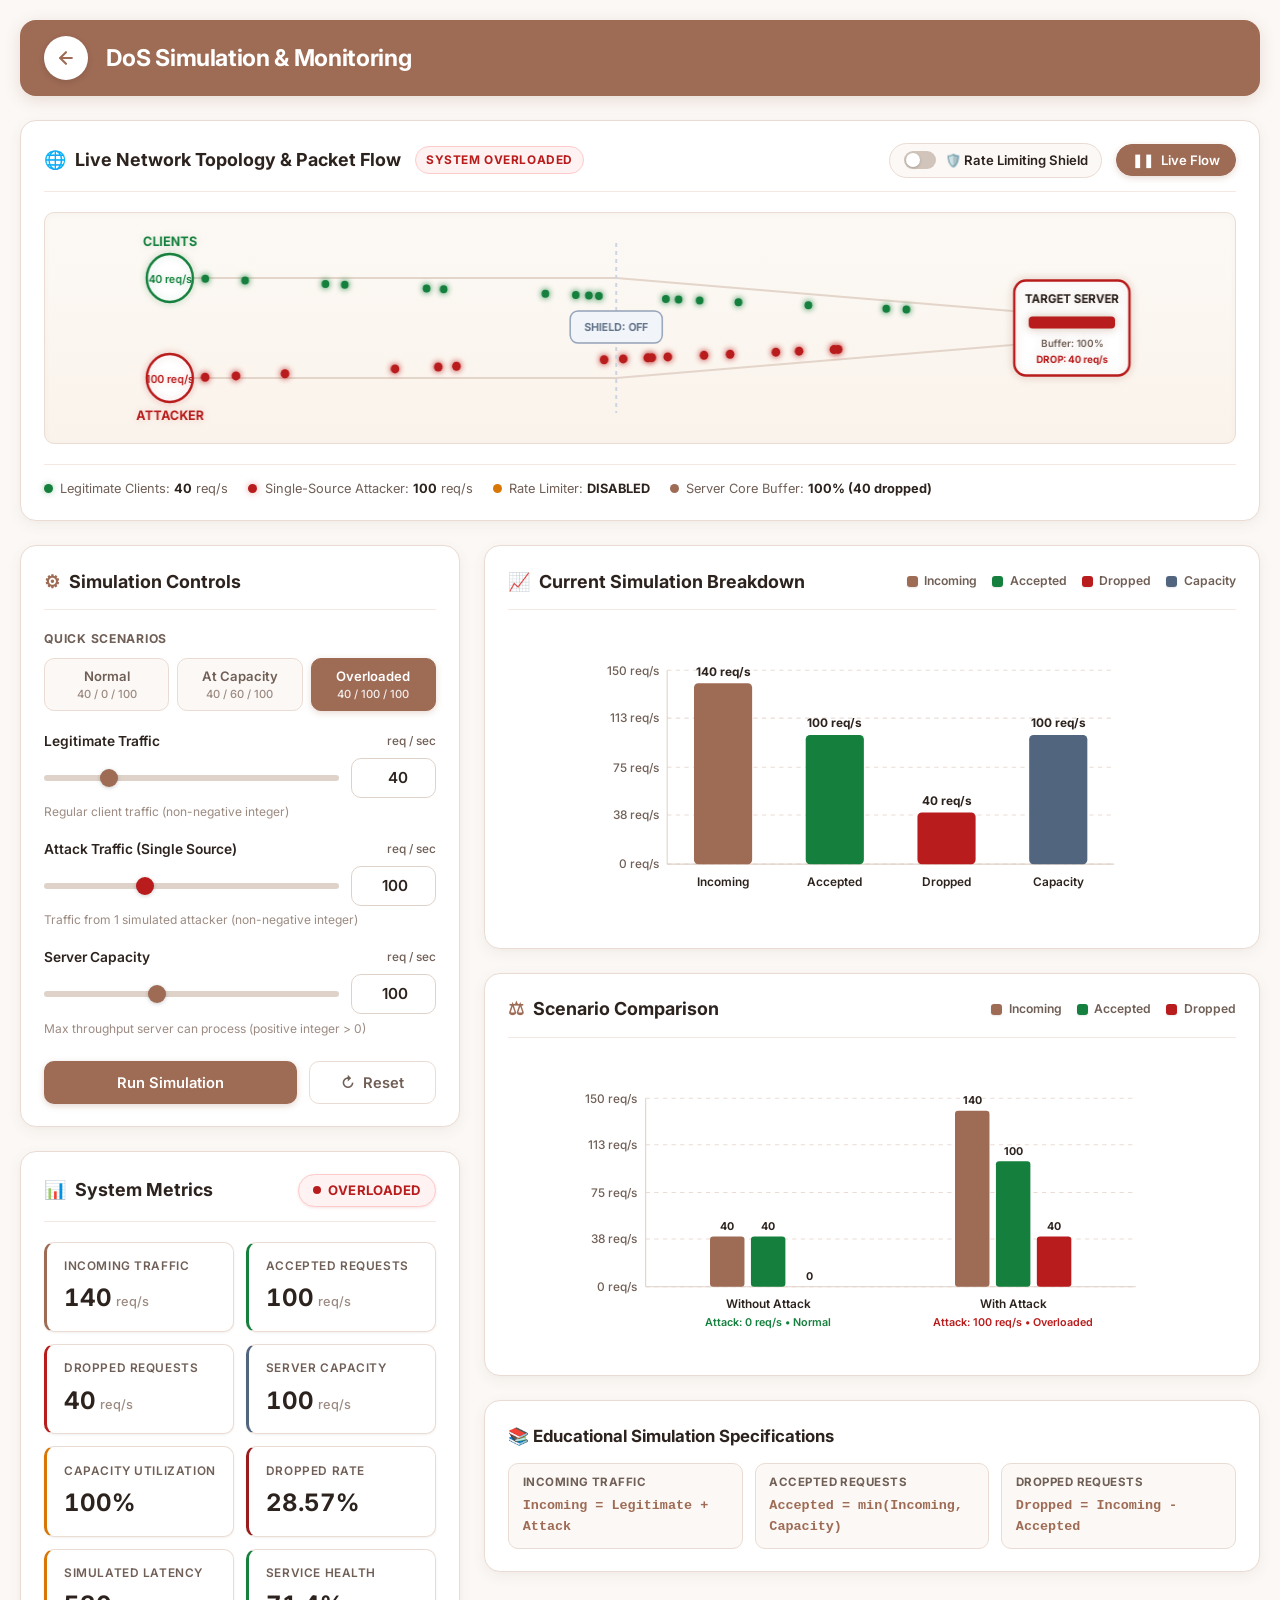
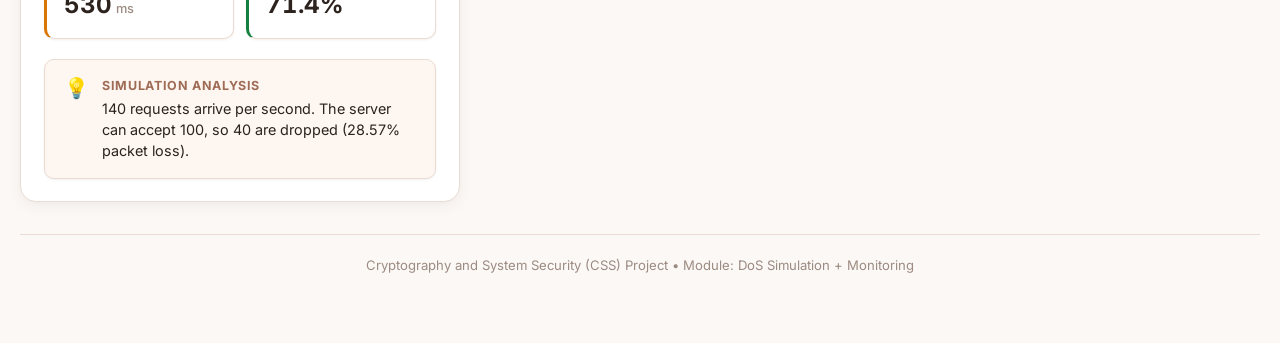
==== commit cccafd0e: "Merge 033faabf8c2a60ef51c88072733c364d072f7723 into 4d54e4727cbb9780a06347ca6fdf63264f9940ba" ====
--- a/index.html
+++ b/index.html
@@ -1,564 +1,390 @@
-
 <!DOCTYPE html>
 <html lang="en">
 <head>
-    <meta charset="UTF-8">
-    <meta name="viewport" content="width=device-width, initial-scale=1.0">
-    <title>DoS & DDoS | Computer Science Lab Manual</title>
-    <link rel="stylesheet" href="style.css">
-    <script src="script.js" defer></script>
+  <meta charset="UTF-8">
+  <meta name="viewport" content="width=device-width, initial-scale=1.0">
+  <meta name="description" content="Cryptography and System Security (CSS) - DoS Simulation and Monitoring Dashboard. Mathematical educational demonstration of single-source Denial of Service traffic and capacity overloading.">
+  <title>DoS Simulation & Monitoring | CSS Project</title>
+  <link rel="preconnect" href="https://fonts.googleapis.com">
+  <link rel="preconnect" href="https://fonts.gstatic.com" crossorigin>
+  <link href="https://fonts.googleapis.com/css2?family=Inter:wght@400;500;600;700;800&display=swap" rel="stylesheet">
+  <link rel="stylesheet" href="styles.css">
 </head>
 <body>
-<header class="topbar">
-    <button class="back-button" id="backButton" aria-label="Back">←</button>
-    <div class="brand">
-        <h1>CSS Lab</h1>
-        <p>• Virtual Network Security Lab • DoS & DDoS Simulation</p>
-    </div>
-    <button class="share-button" id="shareButton">↗ Share</button>
-</header>
-
-<main class="workspace">
-    <section class="viewer">
-        <div class="toolbar">
-            <button id="menuButton" class="tool-button" aria-label="Toggle contents">☰</button>
-            <span class="viewer-label">Experiment Manual</span>
-            <div class="toolbar-actions">
-                <button id="prevButton" class="circle-button" aria-label="Previous resource">‹</button>
-                <span id="pageNumber">1 / 6</span>
-                <button id="nextButton" class="circle-button next" aria-label="Next resource">›</button>
-            </div>
+  <div class="app-container">
+    <!-- Cleaned Header: Mocha clay banner -->
+    <header class="app-header">
+      <div class="header-top">
+        <div class="header-title-wrap">
+          <button type="button" class="header-back-btn" id="btn-back" aria-label="Go back" title="Reset view">
+            <svg width="20" height="20" viewBox="0 0 24 24" fill="none" stroke="#9e6b55" stroke-width="2.5" stroke-linecap="round" stroke-linejoin="round">
+              <line x1="19" y1="12" x2="5" y2="12"></line>
+              <polyline points="12 19 5 12 12 5"></polyline>
+            </svg>
+          </button>
+          <div class="header-text-group">
+            <h1 class="header-main-title">DoS Simulation &amp; Monitoring</h1>
+          </div>
         </div>
-
-        <div class="lesson-content" id="lessonContent">
-            
-                
-<article class="lesson active" id="aim" data-title="Aim & Objectives">
-    
-
-    <h2>Aim and Objectives</h2>
-
-    <p>
-        <strong>Aim:</strong> To simulate and analyze normal network traffic,
-        Denial of Service (DoS), and Distributed Denial of Service (DDoS)
-        scenarios to understand how data packets travel from client computers
-        to a server and how excessive traffic affects server capacity and
-        availability.
-    </p>
-
-    <h3>Learning Objectives</h3>
-
-    <ol>
-        <li>
-            Understand how legitimate network traffic travels from a client
-            computer to a destination server.
-        </li>
-        <li>
-            Understand server capacity and how incoming requests are accepted
-            or dropped.
-        </li>
-        <li>
-            Compare normal traffic, single-source DoS traffic, and
-            multiple-source DDoS traffic.
-        </li>
-        <li>
-            Visualize traffic flow and observe the results of different
-            traffic scenarios using the interactive simulation.
-        </li>
-        <li>
-            Understand how excessive traffic can overload a server and affect
-            service availability.
-        </li>
-        <li>
-            Learn about basic mitigation techniques, such as rate limiting
-            and traffic filtering.
-        </li>
-    </ol>
-
-    <div class="info-box">
-        <strong>Expected outcome:</strong>
-        Successfully simulate different network traffic scenarios, interpret
-        incoming, accepted, and dropped request rates, and explain how
-        excessive traffic can affect server performance and availability.
-    </div>
-</article>
-
-
-           
-<article class="lesson" id="theory" data-title="Theory">
-    <p class="section-label">EXPERIMENT 02</p>
-    <h2>Theory</h2>
-
-    <h3>1. Network Traffic and Server Capacity</h3>
-    <p>
-        Network traffic refers to the data and requests exchanged between
-        devices over a network. In this experiment, a client computer sends
-        requests to a destination server. The server processes incoming
-        requests according to its available capacity, measured in requests
-        per second (req/sec).
-    </p>
-
-    <h3>2. Normal Traffic</h3>
-    <p>
-        Normal traffic consists of legitimate requests sent by users or client
-        devices. These requests travel through the network to the destination
-        server. When the incoming request rate remains within the server's
-        configured capacity, all requests are accepted in this simplified
-        model.
-    </p>
-
-    <h3>3. Denial of Service (DoS)</h3>
-    <p>
-        A Denial of Service (DoS) scenario involves a single simulated source
-        generating excessive requests towards a target server. When legitimate
-        and attack traffic exceed the server's capacity, some requests are
-        dropped. This can reduce the availability of services for legitimate
-        users.
-    </p>
-
-    <h3>4. Distributed Denial of Service (DDoS)</h3>
-    <p>
-        A Distributed Denial of Service (DDoS) scenario involves multiple
-        sources sending requests towards the same target server. Their
-        combined traffic can overwhelm the server's available capacity.
-        Unlike the single-source DoS scenario, the traffic originates from
-        several simulated sources.
-    </p>
-
-    <h3>5. Traffic Flow in the Simulation</h3>
-    <p>
-        The visual simulation represents traffic moving from client devices
-        towards a destination server. In the normal scenario, legitimate
-        traffic travels through the network switch to the server. In the DoS
-        and DDoS scenarios, additional simulated traffic is introduced to
-        demonstrate how the server handles the combined request load.
-    </p>
-
-    <h3>6. Traffic Calculation</h3>
-    <p>
-        The simulation uses the following formulas to calculate the server's
-        response to incoming traffic:
-    </p>
-
-    <div class="formula">
-        Incoming Traffic = Legitimate Traffic + Attack Traffic
-    </div>
-
-    <div class="formula">
-        Accepted Requests = min(Incoming Traffic, Server Capacity)
-    </div>
-
-    <div class="formula">
-        Dropped Requests = Incoming Traffic − Accepted Requests
-    </div>
-
-    <h3>7. Example Calculation</h3>
-    <p>
-        Suppose legitimate traffic is 20 requests/sec, attack traffic is
-        120 requests/sec, and server capacity is 100 requests/sec.
-    </p>
-
-    <div class="formula">
-        Incoming = 20 + 120 = 140 requests/sec
-    </div>
-
-    <div class="formula">
-        Accepted = min(140, 100) = 100 requests/sec
-    </div>
-
-    <div class="formula">
-        Dropped = 140 − 100 = 40 requests/sec
-    </div>
-
-    <div class="info-box">
-        <strong>Observation:</strong>
-        When incoming traffic exceeds the configured server capacity,
-        the model accepts requests up to that capacity and drops the
-        remaining requests. This illustrates how excessive traffic can
-        affect service availability.
-    </div>
-
-    <p class="muted">
-        This is an educational mathematical and visual simulation. It does
-        not transmit real network packets or generate actual DoS/DDoS attacks.
-    </p>
-</article>
-
-           
-<article class="lesson" id="procedure" data-title="Procedure">
-    <p class="section-label">EXPERIMENT 03</p>
-    <h2>Procedure</h2>
-
-    <h3>Steps to Perform the Experiment</h3>
-
-    <ol>
-        <li>
-            Open the Interactive Simulation section of the virtual lab.
-        </li>
-        <li>
-            Enter the legitimate traffic rate and server capacity in
-            requests per second.
-        </li>
-        <li>
-            Select a scenario: Normal, DoS, or DDoS.
-        </li>
-        <li>
-            For DoS, configure the attack request rate. For DDoS, configure
-            the number of simulated sources and the request rate per source.
-        </li>
-        <li>
-            Click <strong>Run Simulation</strong> to execute the selected
-            scenario.
-        </li>
-        <li>
-            Observe the visual representation of traffic travelling from
-            the client or simulated sources towards the destination server.
-        </li>
-        <li>
-            Examine the incoming, accepted, and dropped request rates,
-            along with the server status and capacity.
-        </li>
-        <li>
-            Repeat the experiment with different input values and compare
-            the results for all three scenarios.
-        </li>
-        <li>
-            Complete the assessment to check your understanding of network
-            traffic and server capacity.
-        </li>
-    </ol>
-
-    <div class="info-box">
-        <strong>Suggested starting values:</strong>
-        Set legitimate traffic to 20 requests/sec and server capacity to
-        100 requests/sec. For Normal traffic, the expected result is
-        20 incoming, 20 accepted, and 0 dropped requests per second.
-    </div>
-
-    <h3>Expected Results</h3>
-
-    <ul>
-        <li>
-            <strong>Normal:</strong> When incoming traffic is within capacity,
-            all requests are accepted.
-        </li>
-        <li>
-            <strong>DoS:</strong> Additional traffic from one simulated
-            source may exceed capacity, causing requests to be dropped.
-        </li>
-        <li>
-            <strong>DDoS:</strong> Traffic from multiple simulated sources
-            is combined and may exceed the server's capacity.
-        </li>
-    </ul>
-
-    <p class="muted">
-        Note: This procedure uses a mathematical and visual simulation.
-        It does not generate real attack traffic or transmit actual packets
-        between physical computers.
-    </p>
-</article>
-
-              
-
-
-            
-            <article class="lesson" id="simulation" data-title="Interactive Simulation">
-                
-                <h2>Interactive Simulation</h2>
-                <p>Change the inputs, select a scenario and observe how
-                the traffic load affects the server.</p>
-
-                <div class="input-grid">
-                    <label>Legitimate traffic (req/sec)
-                        <input id="legitimateRate" type="number" min="0"
-                               max="100000" value="20">
-                    </label>
-                    <label>Server capacity (req/sec)
-                        <input id="capacity" type="number" min="1"
-                               max="100000" value="100">
-                    </label>
-                    <label>DoS attack rate (req/sec)
-                        <input id="dosRate" type="number" min="0"
-                               max="100000" value="120">
-                    </label>
-                    <label>DDoS source count
-                        <input id="attackerCount" type="number" min="0"
-                               max="1000" value="5">
-                    </label>
-                    <label>Rate per source (req/sec)
-                        <input id="ratePerSource" type="number" min="0"
-                               max="100000" value="40">
-                    </label>
+      </div>
+    </header>
+
+    <!-- NEW INTERACTIVE FEATURE: Live Network Topology & Packet Flow Simulator -->
+    <section class="card topology-card" aria-labelledby="topology-heading">
+      <div class="card-title-row">
+        <div class="topology-title-group">
+          <h2 id="topology-heading" class="card-title">
+            <span aria-hidden="true">&#127760;</span> Live Network Topology &amp; Packet Flow
+          </h2>
+          <span id="topology-status-tag" class="topology-tag tag-overloaded">System Overloaded</span>
+        </div>
+        <div class="topology-controls">
+          <label class="defense-toggle-wrap" title="Enable Rate Limiting firewall defense against single-source attacker">
+            <input type="checkbox" id="toggle-defense">
+            <span class="defense-toggle-slider"></span>
+            <span class="defense-toggle-label">&#128737;&#65039; Rate Limiting Shield</span>
+          </label>
+          <button type="button" id="btn-toggle-stream" class="btn-stream active" title="Play or pause live packet flow animation">
+            <span id="stream-icon">&#10074;&#10074;</span>
+            <span id="stream-text">Live Flow</span>
+          </button>
+        </div>
+      </div>
+
+      <!-- Canvas for real-time packet rendering -->
+      <div class="topology-viewport">
+        <canvas id="topology-canvas" width="1240" height="230"></canvas>
+      </div>
+
+      <!-- Topology Interactive Status Bar -->
+      <div class="topology-footer">
+        <div class="topology-node-legend">
+          <span class="node-legend-item">
+            <span class="node-dot dot-legit"></span>
+            <span>Legitimate Clients: <strong id="topo-legit-val">40</strong> req/s</span>
+          </span>
+          <span class="node-legend-item">
+            <span class="node-dot dot-attack"></span>
+            <span>Single-Source Attacker: <strong id="topo-attack-val">100</strong> req/s</span>
+          </span>
+          <span class="node-legend-item">
+            <span class="node-dot dot-shield"></span>
+            <span>Rate Limiter: <strong id="topo-shield-val">DISABLED</strong></span>
+          </span>
+          <span class="node-legend-item">
+            <span class="node-dot dot-server"></span>
+            <span>Server Core Buffer: <strong id="topo-buffer-val">100% (40 dropped)</strong></span>
+          </span>
+        </div>
+      </div>
+    </section>
+
+    <!-- Main Grid: Controls/Metrics & Visualizations -->
+    <main class="dashboard-grid">
+      <!-- Left Column: Controls & Metrics -->
+      <div style="display: flex; flex-direction: column; gap: 1.5rem;">
+        
+        <!-- Simulation Control Card with Dual Sliders + Inputs -->
+        <section class="card" aria-labelledby="controls-heading">
+          <div class="card-title-row">
+            <h2 id="controls-heading" class="card-title">
+              <span aria-hidden="true">&#9881;</span> Simulation Controls
+            </h2>
+          </div>
+
+          <!-- Scenario Quick Presets -->
+          <div class="scenario-section">
+            <span class="section-label">Quick Scenarios</span>
+            <div class="scenario-btn-group" role="group" aria-label="Simulation Scenarios">
+              <button type="button" id="scenario-normal" class="btn-scenario" title="Legitimate: 40, Attack: 0, Capacity: 100">
+                <span>Normal</span>
+                <small>40 / 0 / 100</small>
+              </button>
+              <button type="button" id="scenario-capacity" class="btn-scenario" title="Legitimate: 40, Attack: 60, Capacity: 100">
+                <span>At Capacity</span>
+                <small>40 / 60 / 100</small>
+              </button>
+              <button type="button" id="scenario-overloaded" class="btn-scenario active" title="Legitimate: 40, Attack: 100, Capacity: 100">
+                <span>Overloaded</span>
+                <small>40 / 100 / 100</small>
+              </button>
+            </div>
+          </div>
+
+          <!-- Input Form with Interactive Range Sliders -->
+          <form id="dos-form" class="input-form" onsubmit="return false;">
+            <div class="form-group">
+              <label for="input-legitimate" class="form-label">
+                <span>Legitimate Traffic</span>
+                <span class="form-label-unit">req / sec</span>
+              </label>
+              <div class="slider-input-row">
+                <input
+                  type="range"
+                  id="slider-legitimate"
+                  class="range-slider"
+                  min="0"
+                  max="200"
+                  step="5"
+                  value="40"
+                  aria-label="Slider for Legitimate Traffic"
+                >
+                <div class="input-field-wrap compact-wrap">
+                  <input
+                    type="number"
+                    id="input-legitimate"
+                    class="input-field"
+                    min="0"
+                    step="1"
+                    value="40"
+                    required
+                    placeholder="40"
+                    aria-describedby="hint-legitimate"
+                  >
                 </div>
-
-                <p class="field-heading">Choose a scenario</p>
-                <div class="scenario-buttons">
-                    <button class="scenario active" data-scenario="normal">Normal</button>
-                    <button class="scenario" data-scenario="dos">DoS</button>
-                    <button class="scenario" data-scenario="ddos">DDoS</button>
+              </div>
+              <span id="hint-legitimate" class="field-hint">Regular client traffic (non-negative integer)</span>
+            </div>
+
+            <div class="form-group">
+              <label for="input-attack" class="form-label">
+                <span>Attack Traffic (Single Source)</span>
+                <span class="form-label-unit">req / sec</span>
+              </label>
+              <div class="slider-input-row">
+                <input
+                  type="range"
+                  id="slider-attack"
+                  class="range-slider range-attack"
+                  min="0"
+                  max="300"
+                  step="5"
+                  value="100"
+                  aria-label="Slider for Attack Traffic"
+                >
+                <div class="input-field-wrap compact-wrap">
+                  <input
+                    type="number"
+                    id="input-attack"
+                    class="input-field"
+                    min="0"
+                    step="1"
+                    value="100"
+                    required
+                    placeholder="100"
+                    aria-describedby="hint-attack"
+                  >
                 </div>
-
-                <button id="runSimulation" class="primary-button">
-                    Run Simulation
-                </button>
-                <p id="message" class="message" role="status" aria-live="polite">
-                    Ready to run the simulation.
-                </p>
-
-                <div class="result-grid">
-                    <div class="result-card">
-                        <p>Incoming</p>
-                        <strong id="incoming">20</strong>
-                        <small>requests/sec</small>
-                    </div>
-                    <div class="result-card">
-                        <p>Accepted</p>
-                        <strong id="accepted">20</strong>
-                        <small>requests/sec</small>
-                    </div>
-                    <div class="result-card">
-                        <p>Dropped</p>
-                        <strong id="dropped">0</strong>
-                        <small>requests/sec</small>
-                    </div>
+              </div>
+              <span id="hint-attack" class="field-hint">Traffic from 1 simulated attacker (non-negative integer)</span>
+            </div>
+
+            <div class="form-group">
+              <label for="input-capacity" class="form-label">
+                <span>Server Capacity</span>
+                <span class="form-label-unit">req / sec</span>
+              </label>
+              <div class="slider-input-row">
+                <input
+                  type="range"
+                  id="slider-capacity"
+                  class="range-slider"
+                  min="10"
+                  max="250"
+                  step="5"
+                  value="100"
+                  aria-label="Slider for Server Capacity"
+                >
+                <div class="input-field-wrap compact-wrap">
+                  <input
+                    type="number"
+                    id="input-capacity"
+                    class="input-field"
+                    min="1"
+                    step="1"
+                    value="100"
+                    required
+                    placeholder="100"
+                    aria-describedby="hint-capacity"
+                  >
                 </div>
-
-                <div class="status-line">
-                    <span>Server status</span>
-                    <strong id="status" class="status normal">Normal</strong>
-                </div>
-
-                <div class="chart-row">
-                    <span>Incoming</span>
-                    <div class="bar-track"><div id="incomingBar" class="bar incoming-bar"></div></div>
-                    <strong id="incomingLabel">20</strong>
-                </div>
-                <div class="chart-row">
-                    <span>Accepted</span>
-                    <div class="bar-track"><div id="acceptedBar" class="bar accepted-bar"></div></div>
-                    <strong id="acceptedLabel">20</strong>
-                </div>
-                <div class="chart-row">
-                    <span>Dropped</span>
-                    <div class="bar-track"><div id="droppedBar" class="bar dropped-bar"></div></div>
-                    <strong id="droppedLabel">0</strong>
-                </div>
-
-                <div id="explanation" class="info-box">
-                    All incoming requests fit within the configured capacity.
-                </div>
-                
-<div class="traffic-visualization" id="trafficVisualization" hidden>
-    <div class="traffic-visual-heading">
-        <div>
-            <h3 id="visualTitle">Normal Traffic: Client-to-Server Transfer</h3>
-            <p id="visualDescription">Run the simulation to visualize the traffic flow.</p>
-        </div>
-        <span class="visual-live-label">SIMULATION OUTPUT</span>
-    </div>
-
-    <div class="traffic-topology" id="trafficTopology" aria-live="polite"></div>
-
-    <div class="visual-metrics">
-        <div>
-            <span>Incoming</span>
-            <strong id="visualIncoming">0</strong>
-            <small>requests/sec</small>
-        </div>
-        <div>
-            <span>Accepted</span>
-            <strong id="visualAccepted">0</strong>
-            <small>requests/sec</small>
-        </div>
-        <div>
-            <span>Dropped</span>
-            <strong id="visualDropped">0</strong>
-            <small>requests/sec</small>
-        </div>
-        <div>
-            <span>Capacity</span>
-            <strong id="visualCapacity">0</strong>
-            <small>requests/sec</small>
-        </div>
-    </div>
-
-    <p class="visual-status" id="visualStatus" role="status">
-        Run the simulation to see the results.
-    </p>
-</div>
-
-                <p class="muted">Educational simulation only. No real attack
-                traffic is generated. Attack settings are illustrative sample data.</p>
-            </article>
-
-            <article class="lesson" id="assessment" data-title="Assessment">
-                
-                <h2>Assessment</h2>
-                <p>Answer all three questions and submit your responses.</p>
-
-                
-<form id="quizForm">
-    <fieldset>
-        <legend>1. What happens when incoming traffic exceeds server capacity?</legend>
-        <label><input type="radio" name="q1" value="a" required> All requests are accepted</label>
-        <label><input type="radio" name="q1" value="b"> Some requests are dropped</label>
-        <label><input type="radio" name="q1" value="c"> Capacity automatically doubles</label>
-    </fieldset>
-
-    <fieldset>
-        <legend>2. What distinguishes DDoS from a single-source DoS?</legend>
-        <label><input type="radio" name="q2" value="a" required> It never affects capacity</label>
-        <label><input type="radio" name="q2" value="b"> Traffic comes from multiple sources</label>
-        <label><input type="radio" name="q2" value="c"> It always has zero dropped requests</label>
-    </fieldset>
-
-    <fieldset>
-        <legend>3. Incoming traffic is 140 req/sec and capacity is 100 req/sec. How many requests are dropped?</legend>
-        <label><input type="radio" name="q3" value="a" required> 100</label>
-        <label><input type="radio" name="q3" value="b"> 40</label>
-        <label><input type="radio" name="q3" value="c"> 240</label>
-    </fieldset>
-
-    <fieldset>
-        <legend>4. What is normal network traffic?</legend>
-        <label><input type="radio" name="q4" value="a" required> Legitimate requests sent by users or client devices</label>
-        <label><input type="radio" name="q4" value="b"> Traffic generated only by attackers</label>
-        <label><input type="radio" name="q4" value="c"> Traffic that always overloads a server</label>
-    </fieldset>
-
-    <fieldset>
-        <legend>5. In a DoS scenario, how many attack sources are simulated?</legend>
-        <label><input type="radio" name="q5" value="a" required> Multiple independent sources</label>
-        <label><input type="radio" name="q5" value="b"> No attack sources</label>
-        <label><input type="radio" name="q5" value="c"> One attack source</label>
-    </fieldset>
-
-    <fieldset>
-        <legend>6. What does server capacity represent in this experiment?</legend>
-        <label><input type="radio" name="q6" value="a" required> The number of computers in the network</label>
-        <label><input type="radio" name="q6" value="b"> The maximum request rate the model can accept</label>
-        <label><input type="radio" name="q6" value="c"> The number of attack sources</label>
-    </fieldset>
-
-    <fieldset>
-        <legend>7. Legitimate traffic is 30 req/sec, attack traffic is 50 req/sec, and capacity is 100 req/sec. How many requests are accepted?</legend>
-        <label><input type="radio" name="q7" value="a" required> 50</label>
-        <label><input type="radio" name="q7" value="b"> 80</label>
-        <label><input type="radio" name="q7" value="c"> 100</label>
-    </fieldset>
-
-    <fieldset>
-        <legend>8. Five simulated DDoS sources each generate 40 req/sec. What is their combined attack traffic?</legend>
-        <label><input type="radio" name="q8" value="a" required> 45 req/sec</label>
-        <label><input type="radio" name="q8" value="b"> 200 req/sec</label>
-        <label><input type="radio" name="q8" value="c"> 40 req/sec</label>
-    </fieldset>
-
-    <fieldset>
-        <legend>9. What is the purpose of rate limiting?</legend>
-        <label><input type="radio" name="q9" value="a" required> To restrict requests to a configured rate</label>
-        <label><input type="radio" name="q9" value="b"> To increase every request rate without limits</label>
-        <label><input type="radio" name="q9" value="c"> To create more attack sources</label>
-    </fieldset>
-
-    <fieldset>
-        <legend>10. What does the visual simulation demonstrate?</legend>
-        <label><input type="radio" name="q10" value="a" required> Real attacks against an external server</label>
-        <label><input type="radio" name="q10" value="b"> Actual packet transmission between physical computers</label>
-        <label><input type="radio" name="q10" value="c"> A simulated representation of traffic flow and server capacity</label>
-    </fieldset>
-
-    <button class="primary-button" type="submit">Submit Assessment</button>
-</form>
-
-<p id="quizResult" class="message" role="status" aria-live="polite"></p>
-</article>
-
-
-            
-<article class="lesson" id="feedback" data-title="Feedback & References">
-    <p class="section-label">EXPERIMENT 06</p>
-    <h2>Feedback and References</h2>
-
-    <p>
-        Share your experience with this virtual lab. Your feedback can help
-        identify areas for improvement in the content, interface, and simulation.
-    </p>
-
-    <form id="feedbackForm">
-        <label for="rating">How would you rate this experiment?</label>
-        <select id="rating" name="rating" required>
-            <option value="">Choose a rating</option>
-            <option value="5">5 — Very useful</option>
-            <option value="4">4 — Useful</option>
-            <option value="3">3 — Average</option>
-            <option value="2">2 — Needs improvement</option>
-            <option value="1">1 — Not useful</option>
-        </select>
-
-        <label for="feedbackCategory">What would you like to give feedback about?</label>
-        <select id="feedbackCategory" name="feedbackCategory">
-            <option value="overall">Overall experience</option>
-            <option value="content">Theory and learning content</option>
-            <option value="simulation">Interactive simulation</option>
-            <option value="interface">Website interface and navigation</option>
-            <option value="assessment">Assessment and quiz</option>
-        </select>
-
-        <label for="comments">Comments or suggestions</label>
-        <textarea
-            id="comments"
-            name="comments"
-            rows="4"
-            maxlength="1000"
-            placeholder="Tell us what worked well or what could be improved..."
-        ></textarea>
-
-        <button class="primary-button" type="submit">
-            Submit Feedback
-        </button>
-    </form>
-
-    <p id="feedbackResult" class="message" role="status" aria-live="polite"></p>
-
-    <h3>References</h3>
-    <ul>
-        <li>Virtual Lab Development Guidelines, CSS TH ISE, October 2026.</li>
-        <li>Simulation formulas and expected outputs documented in this module.</li>
-        <li>
-            <a href="https://www.cloudflare.com/learning/ddos/what-is-a-ddos-attack/"
-               target="_blank" rel="noopener noreferrer">
-                Cloudflare Learning Center — What is a DDoS attack?
-            </a>
-        </li>
-        <li>
-            <a href="https://www.cloudflare.com/learning/bots/what-is-rate-limiting/"
-               target="_blank" rel="noopener noreferrer">
-                Cloudflare Learning Center — What is rate limiting?
-            </a>
-        </li>
-    </ul>
-
-    <p class="muted">
-        Feedback is demonstrated locally in your browser and is not permanently
-        stored or sent to a server.
-    </p>
-</article>
-
-        </div>
-    </section>
-
-    <aside class="resources" id="resourcesPanel">
-        <div class="resource-tabs">
-            <button class="resource-tab active" data-tab="all">All</button>
-            <button class="resource-tab" data-tab="video">▶ Video</button>
-            <button class="resource-tab" data-tab="interactive">♧ Interactive</button>
-        </div>
-        <div class="resource-heading">Explanation Resources</div>
-        <div id="resourceList" class="resource-list"></div>
-        <p class="resource-note">Select a resource to view its content.</p>
-    </aside>
-</main>
+              </div>
+              <span id="hint-capacity" class="field-hint">Max throughput server can process (positive integer &gt; 0)</span>
+            </div>
+
+            <!-- Error Banner -->
+            <div id="alert-error" class="alert-box" role="alert"></div>
+
+            <!-- Action Buttons -->
+            <div class="form-actions">
+              <button type="button" id="btn-run-simulation" class="btn btn-primary">
+                <span aria-hidden="true">&#9658;</span> Run Simulation
+              </button>
+              <button type="button" id="btn-reset-simulation" class="btn btn-secondary">
+                <span aria-hidden="true">&#8635;</span> Reset
+              </button>
+            </div>
+          </form>
+        </section>
+
+        <!-- Simulation Results Card -->
+        <section class="card" aria-labelledby="results-heading">
+          <div class="card-title-row">
+            <h2 id="results-heading" class="card-title">
+              <span aria-hidden="true">&#128202;</span> System Metrics
+            </h2>
+            <div class="status-badge-container">
+              <div id="status-badge" class="status-badge status-overloaded">
+                <span class="status-indicator-dot" aria-hidden="true"></span>
+                <span id="status-text">Overloaded</span>
+              </div>
+            </div>
+          </div>
+
+          <!-- Extended Metrics Grid with Latency & Availability -->
+          <div class="metrics-grid">
+            <div class="metric-card metric-incoming">
+              <span class="metric-card-label">Incoming Traffic</span>
+              <div class="metric-card-value">
+                <span id="metric-incoming">140</span>
+                <span class="metric-card-unit">req/s</span>
+              </div>
+            </div>
+
+            <div class="metric-card metric-accepted">
+              <span class="metric-card-label">Accepted Requests</span>
+              <div class="metric-card-value">
+                <span id="metric-accepted">100</span>
+                <span class="metric-card-unit">req/s</span>
+              </div>
+            </div>
+
+            <div class="metric-card metric-dropped">
+              <span class="metric-card-label">Dropped Requests</span>
+              <div class="metric-card-value">
+                <span id="metric-dropped">40</span>
+                <span class="metric-card-unit">req/s</span>
+              </div>
+            </div>
+
+            <div class="metric-card metric-capacity">
+              <span class="metric-card-label">Server Capacity</span>
+              <div class="metric-card-value">
+                <span id="metric-capacity">100</span>
+                <span class="metric-card-unit">req/s</span>
+              </div>
+            </div>
+
+            <div class="metric-card metric-utilization">
+              <span class="metric-card-label">Capacity Utilization</span>
+              <div class="metric-card-value">
+                <span id="metric-utilization">100%</span>
+              </div>
+            </div>
+
+            <div class="metric-card metric-drop-percent">
+              <span class="metric-card-label">Dropped Rate</span>
+              <div class="metric-card-value">
+                <span id="metric-drop-percent">28.57%</span>
+              </div>
+            </div>
+
+            <!-- Enhanced Response Latency Metric -->
+            <div class="metric-card metric-latency">
+              <span class="metric-card-label">Simulated Latency</span>
+              <div class="metric-card-value">
+                <span id="metric-latency">1,450</span>
+                <span class="metric-card-unit">ms</span>
+              </div>
+            </div>
+
+            <!-- Enhanced Availability Metric -->
+            <div class="metric-card metric-availability">
+              <span class="metric-card-label">Service Health</span>
+              <div class="metric-card-value">
+                <span id="metric-availability">71.4%</span>
+              </div>
+            </div>
+          </div>
+
+          <!-- Dynamic Result Explanation -->
+          <div class="explanation-box" aria-live="polite">
+            <span class="explanation-icon" aria-hidden="true">&#128161;</span>
+            <div class="explanation-content">
+              <span class="explanation-title">Simulation Analysis</span>
+              <p id="explanation-text" class="explanation-text">
+                140 requests arrive per second. The server can accept 100, so 40 are dropped.
+              </p>
+            </div>
+          </div>
+        </section>
+      </div>
+
+      <!-- Right Column: Visualizations & Architecture Model -->
+      <div class="visualizations-col">
+        <!-- Current Breakdown Chart -->
+        <section class="card chart-card" aria-labelledby="chart-current-heading">
+          <div class="card-title-row chart-header">
+            <h2 id="chart-current-heading" class="card-title">
+              <span aria-hidden="true">&#128200;</span> Current Simulation Breakdown
+            </h2>
+            <div class="chart-legend" aria-hidden="true">
+              <div class="legend-item"><span class="legend-color" style="background:#9e6b55;"></span> Incoming</div>
+              <div class="legend-item"><span class="legend-color" style="background:#15803d;"></span> Accepted</div>
+              <div class="legend-item"><span class="legend-color" style="background:#b91c1c;"></span> Dropped</div>
+              <div class="legend-item"><span class="legend-color" style="background:#52657e;"></span> Capacity</div>
+            </div>
+          </div>
+          <div id="current-chart-container" class="chart-container" aria-label="Bar chart showing incoming, accepted, dropped, and capacity metrics">
+            <!-- Dynamic SVG Chart injected by monitoring.js -->
+          </div>
+        </section>
+
+        <!-- Scenario Comparison Chart -->
+        <section class="card chart-card" aria-labelledby="chart-comparison-heading">
+          <div class="card-title-row chart-header">
+            <h2 id="chart-comparison-heading" class="card-title">
+              <span aria-hidden="true">&#9878;</span> Scenario Comparison
+            </h2>
+            <div class="chart-legend" aria-hidden="true">
+              <div class="legend-item"><span class="legend-color" style="background:#9e6b55;"></span> Incoming</div>
+              <div class="legend-item"><span class="legend-color" style="background:#15803d;"></span> Accepted</div>
+              <div class="legend-item"><span class="legend-color" style="background:#b91c1c;"></span> Dropped</div>
+            </div>
+          </div>
+          <div id="comparison-chart-container" class="chart-container" aria-label="Bar chart comparing baseline traffic without attack versus traffic with attack">
+            <!-- Dynamic SVG Chart injected by monitoring.js -->
+          </div>
+        </section>
+
+        <!-- Mathematical Model Specification Card -->
+        <section class="model-details-card" aria-labelledby="model-specs-heading">
+          <h3 id="model-specs-heading">&#128218; Educational Simulation Specifications</h3>
+          <div class="model-formula-grid">
+            <div class="formula-chip">
+              <span class="formula-chip-label">Incoming Traffic</span>
+              <span class="formula-chip-val">Incoming = Legitimate + Attack</span>
+            </div>
+            <div class="formula-chip">
+              <span class="formula-chip-label">Accepted Requests</span>
+              <span class="formula-chip-val">Accepted = min(Incoming, Capacity)</span>
+            </div>
+            <div class="formula-chip">
+              <span class="formula-chip-label">Dropped Requests</span>
+              <span class="formula-chip-val">Dropped = Incoming - Accepted</span>
+            </div>
+          </div>
+        </section>
+      </div>
+    </main>
+
+    <!-- Footer -->
+    <footer class="app-footer">
+      <p>Cryptography and System Security (CSS) Project &bull; Module: DoS Simulation + Monitoring</p>
+    </footer>
+  </div>
+
+  <!-- Module Script -->
+  <script src="monitoring.js"></script>
 </body>
 </html>
--- a/styles.css
+++ b/styles.css
@@ -0,0 +1,1068 @@
+/* ==========================================================================
+   styles.css - Warm Mocha & Cream Lab Manual Theme
+   Matches the Virtual Lab Manual design aesthetic:
+   Warm clay/mocha banner (#9e6b55), soft cream background (#fbf8f5),
+   clean white cards (#ffffff), refined typography & warm earthy accents.
+   ========================================================================== */
+
+@import url('https://fonts.googleapis.com/css2?family=Inter:wght@400;500;600;700;800&display=swap');
+
+:root {
+  /* Warm Earthy Clay / Mocha Palette */
+  --banner-bg: #9e6b55;
+  --banner-bg-hover: #8d5c47;
+  --banner-text: #ffffff;
+  --banner-subtext: rgba(255, 255, 255, 0.9);
+
+  --bg-primary: #fbf8f5;
+  /* Warm cream / ivory body background */
+  --bg-secondary: #f6efe9;
+  /* Soft warm beige secondary panels */
+  --bg-card: #ffffff;
+  /* Clean white cards */
+  --bg-card-hover: #faf4ee;
+  /* Subtle warm card hover */
+  --bg-tint-mocha: #faf2ec;
+  /* Warm mocha tint for selections */
+  --bg-callout: #fdf6f1;
+  /* Light peach/cream notice callouts */
+
+  --border-color: #ebdcd3;
+  /* Gentle warm border */
+  --border-light: #f3e9e2;
+  /* Hairline dividers */
+  --border-focus: #9e6b55;
+  /* Focus rings */
+
+  --text-primary: #2d231e;
+  /* Espresso dark brown heading & text */
+  --text-secondary: #705f56;
+  /* Warm taupe secondary text */
+  --text-muted: #9c8b82;
+  /* Soft muted caption/hint text */
+
+  /* Mocha Accent Tokens */
+  --accent-primary: #9e6b55;
+  --accent-primary-hover: #895843;
+  --accent-primary-active: #784a37;
+  --accent-terracotta: #b4755a;
+
+  /* Status Colors tailored for clean light-mode */
+  --status-normal: #15803d;
+  --status-normal-bg: #edf7f1;
+  --status-normal-border: #bbf0d0;
+
+  --status-overloaded: #b91c1c;
+  --status-overloaded-bg: #fef2f2;
+  --status-overloaded-border: #fecaca;
+
+  /* Metric Accents */
+  --metric-incoming: #9e6b55;
+  --metric-accepted: #15803d;
+  --metric-dropped: #b91c1c;
+  --metric-capacity: #52657e;
+  --metric-utilization: #d97706;
+  --metric-drop-percent: #991b1b;
+  --metric-latency: #d97706;
+  --metric-availability: #15803d;
+
+  --shadow-sm: 0 1px 3px rgba(130, 95, 78, 0.05), 0 1px 2px rgba(0, 0, 0, 0.03);
+  --shadow-md: 0 4px 14px rgba(130, 95, 78, 0.07), 0 1px 4px rgba(0, 0, 0, 0.02);
+  --shadow-lg: 0 10px 25px rgba(130, 95, 78, 0.09), 0 4px 8px rgba(0, 0, 0, 0.03);
+
+  --radius-sm: 6px;
+  --radius-md: 10px;
+  --radius-lg: 16px;
+  --radius-full: 9999px;
+
+  --font-family: 'Inter', -apple-system, BlinkMacSystemFont, "Segoe UI", Roboto, "Helvetica Neue", sans-serif;
+}
+
+*,
+*::before,
+*::after {
+  box-sizing: border-box;
+  margin: 0;
+  padding: 0;
+}
+
+body {
+  background-color: var(--bg-primary);
+  color: var(--text-primary);
+  font-family: var(--font-family);
+  line-height: 1.55;
+  min-height: 100vh;
+  display: flex;
+  flex-direction: column;
+  padding: 0;
+  -webkit-font-smoothing: antialiased;
+  -moz-osx-font-smoothing: grayscale;
+}
+
+.app-container {
+  max-width: 1320px;
+  margin: 0 auto;
+  width: 100%;
+  padding: 1.25rem 1.25rem 3rem 1.25rem;
+  flex: 1;
+}
+
+/* ==========================================================================
+   Header Banner - Clean & Focused
+   ========================================================================== */
+.app-header {
+  margin-bottom: 1.5rem;
+  background-color: var(--banner-bg);
+  border-radius: var(--radius-lg);
+  padding: 1rem 1.5rem;
+  box-shadow: 0 4px 16px rgba(158, 107, 85, 0.2);
+  color: #ffffff;
+  transition: box-shadow 0.2s ease;
+}
+
+.header-top {
+  display: flex;
+  justify-content: space-between;
+  align-items: center;
+  flex-wrap: wrap;
+  gap: 1.25rem;
+}
+
+.header-title-wrap {
+  display: flex;
+  align-items: center;
+  gap: 1.1rem;
+}
+
+/* Circular back button */
+.header-back-btn {
+  width: 44px;
+  height: 44px;
+  min-width: 44px;
+  border-radius: 50%;
+  background: #ffffff;
+  color: var(--banner-bg);
+  display: flex;
+  align-items: center;
+  justify-content: center;
+  border: none;
+  cursor: pointer;
+  box-shadow: 0 2px 6px rgba(0, 0, 0, 0.12);
+  transition: all 0.2s ease;
+}
+
+.header-back-btn:hover {
+  transform: translateX(-2px);
+  background: #fdfaf7;
+  box-shadow: 0 3px 8px rgba(0, 0, 0, 0.16);
+}
+
+.header-back-btn svg {
+  stroke: var(--banner-bg);
+}
+
+.header-text-group {
+  display: flex;
+  flex-direction: column;
+  gap: 0.15rem;
+}
+
+h1,
+.header-main-title {
+  font-size: 1.45rem;
+  font-weight: 700;
+  letter-spacing: -0.015em;
+  color: #ffffff;
+  line-height: 1.25;
+}
+
+/* ==========================================================================
+   INTERACTIVE NETWORK TOPOLOGY & PACKET FLOW CARD
+   ========================================================================== */
+.topology-card {
+  margin-bottom: 1.5rem;
+  padding: 1.25rem 1.45rem;
+  background: #ffffff;
+}
+
+.topology-title-group {
+  display: flex;
+  align-items: center;
+  gap: 0.85rem;
+  flex-wrap: wrap;
+}
+
+.topology-tag {
+  font-size: 0.74rem;
+  font-weight: 700;
+  text-transform: uppercase;
+  letter-spacing: 0.05em;
+  padding: 0.25rem 0.65rem;
+  border-radius: var(--radius-full);
+  display: inline-flex;
+  align-items: center;
+  transition: all 0.3s ease;
+}
+
+.tag-normal {
+  background: var(--status-normal-bg);
+  color: var(--status-normal);
+  border: 1px solid var(--status-normal-border);
+}
+
+.tag-overloaded {
+  background: var(--status-overloaded-bg);
+  color: var(--status-overloaded);
+  border: 1px solid var(--status-overloaded-border);
+}
+
+.tag-shielded {
+  background: #fef3c7;
+  color: #b45309;
+  border: 1px solid #fde68a;
+}
+
+.topology-controls {
+  display: flex;
+  align-items: center;
+  gap: 0.85rem;
+  flex-wrap: wrap;
+}
+
+/* Rate Limiter Switch */
+.defense-toggle-wrap {
+  display: inline-flex;
+  align-items: center;
+  gap: 0.55rem;
+  cursor: pointer;
+  background: var(--bg-primary);
+  border: 1px solid var(--border-color);
+  padding: 0.4rem 0.85rem;
+  border-radius: var(--radius-full);
+  user-select: none;
+  transition: all 0.2s ease;
+}
+
+.defense-toggle-wrap:hover {
+  background: #f5ebe1;
+  border-color: #d8c3b5;
+}
+
+.defense-toggle-wrap input[type="checkbox"] {
+  display: none;
+}
+
+.defense-toggle-slider {
+  position: relative;
+  width: 32px;
+  height: 18px;
+  background-color: #d1c5bb;
+  border-radius: 9999px;
+  transition: background-color 0.25s ease;
+  display: inline-block;
+}
+
+.defense-toggle-slider::after {
+  content: "";
+  position: absolute;
+  top: 2px;
+  left: 2px;
+  width: 14px;
+  height: 14px;
+  border-radius: 50%;
+  background-color: #ffffff;
+  box-shadow: 0 1px 3px rgba(0, 0, 0, 0.2);
+  transition: transform 0.25s ease;
+}
+
+.defense-toggle-wrap input[type="checkbox"]:checked+.defense-toggle-slider {
+  background-color: #15803d;
+}
+
+.defense-toggle-wrap input[type="checkbox"]:checked+.defense-toggle-slider::after {
+  transform: translateX(14px);
+}
+
+.defense-toggle-label {
+  font-size: 0.82rem;
+  font-weight: 600;
+  color: var(--text-primary);
+}
+
+/* Stream play/pause button */
+.btn-stream {
+  display: inline-flex;
+  align-items: center;
+  gap: 0.4rem;
+  padding: 0.42rem 0.95rem;
+  background: var(--bg-primary);
+  border: 1px solid var(--border-color);
+  border-radius: var(--radius-full);
+  font-size: 0.82rem;
+  font-weight: 600;
+  color: var(--text-secondary);
+  cursor: pointer;
+  transition: all 0.2s ease;
+  font-family: inherit;
+}
+
+.btn-stream:hover {
+  background: #f4eae1;
+  color: var(--text-primary);
+}
+
+.btn-stream.active {
+  background: var(--accent-primary);
+  color: #ffffff;
+  border-color: var(--accent-primary);
+  box-shadow: 0 2px 6px rgba(158, 107, 85, 0.25);
+}
+
+/* Topology Canvas Area */
+.topology-viewport {
+  width: 100%;
+  background: linear-gradient(180deg, #fcf9f5 0%, #faf3eb 100%);
+  border: 1px solid var(--border-color);
+  border-radius: var(--radius-md);
+  position: relative;
+  overflow: hidden;
+  box-shadow: inset 0 2px 6px rgba(130, 95, 78, 0.04);
+}
+
+#topology-canvas {
+  display: block;
+  width: 100%;
+  height: 230px;
+}
+
+.topology-footer {
+  border-top: 1px solid var(--border-light);
+  padding-top: 0.85rem;
+}
+
+.topology-node-legend {
+  display: flex;
+  gap: 1.25rem;
+  align-items: center;
+  flex-wrap: wrap;
+}
+
+.node-legend-item {
+  display: inline-flex;
+  align-items: center;
+  gap: 0.45rem;
+  font-size: 0.8rem;
+  color: var(--text-secondary);
+}
+
+.node-legend-item strong {
+  color: var(--text-primary);
+}
+
+.node-dot {
+  width: 9px;
+  height: 9px;
+  border-radius: 50%;
+  display: inline-block;
+}
+
+.dot-legit {
+  background-color: #15803d;
+  box-shadow: 0 0 6px rgba(21, 128, 61, 0.4);
+}
+
+.dot-attack {
+  background-color: #b91c1c;
+  box-shadow: 0 0 6px rgba(185, 28, 28, 0.4);
+}
+
+.dot-shield {
+  background-color: #d97706;
+}
+
+.dot-server {
+  background-color: var(--accent-primary);
+}
+
+/* ==========================================================================
+   Main Grid Layout
+   ========================================================================== */
+.dashboard-grid {
+  display: grid;
+  grid-template-columns: 440px 1fr;
+  gap: 1.5rem;
+}
+
+@media (max-width: 1024px) {
+  .dashboard-grid {
+    grid-template-columns: 1fr;
+  }
+}
+
+/* ==========================================================================
+   Card Styling - Clean White with Warm Subtle Borders & Shadows
+   ========================================================================== */
+.card {
+  background-color: var(--bg-card);
+  border: 1px solid var(--border-color);
+  border-radius: var(--radius-lg);
+  padding: 1.35rem 1.45rem;
+  box-shadow: var(--shadow-md);
+  display: flex;
+  flex-direction: column;
+  gap: 1.25rem;
+  transition: box-shadow 0.2s ease, border-color 0.2s ease;
+}
+
+.card:hover {
+  border-color: #dfd0c6;
+  box-shadow: var(--shadow-lg);
+}
+
+.card-title-row {
+  display: flex;
+  justify-content: space-between;
+  align-items: center;
+  border-bottom: 1px solid var(--border-light);
+  padding-bottom: 0.85rem;
+  flex-wrap: wrap;
+  gap: 0.5rem;
+}
+
+.card-title {
+  font-size: 1.12rem;
+  font-weight: 700;
+  color: var(--text-primary);
+  display: flex;
+  align-items: center;
+  gap: 0.55rem;
+}
+
+.card-title span[aria-hidden="true"] {
+  color: var(--accent-primary);
+}
+
+/* ==========================================================================
+   Scenario Presets - Tab/Pill style matching reference
+   ========================================================================== */
+.scenario-section {
+  display: flex;
+  flex-direction: column;
+  gap: 0.55rem;
+}
+
+.section-label {
+  font-size: 0.76rem;
+  font-weight: 700;
+  text-transform: uppercase;
+  letter-spacing: 0.06em;
+  color: var(--text-secondary);
+}
+
+.scenario-btn-group {
+  display: grid;
+  grid-template-columns: repeat(3, 1fr);
+  gap: 0.5rem;
+}
+
+.btn-scenario {
+  background: var(--bg-primary);
+  border: 1px solid var(--border-color);
+  color: var(--text-secondary);
+  padding: 0.55rem 0.35rem;
+  border-radius: var(--radius-md);
+  cursor: pointer;
+  font-size: 0.82rem;
+  font-weight: 600;
+  text-align: center;
+  transition: all 0.2s ease;
+  display: flex;
+  flex-direction: column;
+  align-items: center;
+  gap: 0.2rem;
+  font-family: inherit;
+}
+
+.btn-scenario small {
+  font-size: 0.7rem;
+  font-weight: 500;
+  color: var(--text-muted);
+  transition: color 0.2s ease;
+}
+
+.btn-scenario:hover {
+  background: #f4eae1;
+  border-color: #d6c1b3;
+  color: var(--text-primary);
+  transform: translateY(-1px);
+}
+
+/* Active preset mimics the solid mocha pill from reference */
+.btn-scenario.active {
+  border-color: var(--accent-primary);
+  background: var(--accent-primary);
+  color: #ffffff;
+  box-shadow: 0 2px 6px rgba(158, 107, 85, 0.25);
+}
+
+.btn-scenario.active small {
+  color: rgba(255, 255, 255, 0.88);
+}
+
+/* ==========================================================================
+   Input Form with Dual Sliders + Number Controls
+   ========================================================================== */
+.input-form {
+  display: flex;
+  flex-direction: column;
+  gap: 1.05rem;
+}
+
+.form-group {
+  display: flex;
+  flex-direction: column;
+  gap: 0.35rem;
+}
+
+.form-label {
+  font-size: 0.86rem;
+  font-weight: 600;
+  color: var(--text-primary);
+  display: flex;
+  justify-content: space-between;
+  align-items: center;
+}
+
+.form-label-unit {
+  font-size: 0.74rem;
+  font-weight: 500;
+  color: var(--text-secondary);
+}
+
+.slider-input-row {
+  display: flex;
+  align-items: center;
+  gap: 0.75rem;
+}
+
+/* Styled Range Sliders */
+.range-slider {
+  flex: 1;
+  -webkit-appearance: none;
+  appearance: none;
+  height: 6px;
+  background: #dfd2c8;
+  border-radius: 999px;
+  outline: none;
+  transition: background 0.2s ease;
+}
+
+.range-slider::-webkit-slider-thumb {
+  -webkit-appearance: none;
+  appearance: none;
+  width: 18px;
+  height: 18px;
+  border-radius: 50%;
+  background: var(--accent-primary);
+  cursor: pointer;
+  box-shadow: 0 1px 4px rgba(0, 0, 0, 0.2);
+  transition: transform 0.15s ease, background 0.15s ease;
+}
+
+.range-slider::-webkit-slider-thumb:hover {
+  transform: scale(1.18);
+  background: var(--accent-primary-hover);
+}
+
+.range-slider.range-attack::-webkit-slider-thumb {
+  background: #b91c1c;
+}
+
+.range-slider.range-attack::-webkit-slider-thumb:hover {
+  background: #991b1b;
+}
+
+.range-slider::-moz-range-thumb {
+  width: 18px;
+  height: 18px;
+  border-radius: 50%;
+  background: var(--accent-primary);
+  cursor: pointer;
+  border: none;
+  box-shadow: 0 1px 4px rgba(0, 0, 0, 0.2);
+}
+
+.input-field-wrap {
+  position: relative;
+  display: flex;
+  align-items: center;
+}
+
+.input-field-wrap.compact-wrap {
+  width: 85px;
+  min-width: 85px;
+}
+
+.input-field {
+  width: 100%;
+  background-color: #ffffff;
+  border: 1px solid #dfd3c9;
+  color: var(--text-primary);
+  font-size: 0.95rem;
+  font-weight: 600;
+  font-family: inherit;
+  padding: 0.6rem 0.75rem;
+  border-radius: var(--radius-md);
+  transition: border-color 0.15s ease, box-shadow 0.15s ease, background-color 0.15s ease;
+  text-align: right;
+}
+
+.input-field:focus {
+  outline: none;
+  border-color: var(--accent-primary);
+  box-shadow: 0 0 0 3px rgba(158, 107, 85, 0.18);
+  background-color: #ffffff;
+}
+
+.input-field.input-error {
+  border-color: var(--status-overloaded);
+  box-shadow: 0 0 0 3px rgba(185, 28, 28, 0.15);
+}
+
+.field-hint {
+  font-size: 0.75rem;
+  color: var(--text-muted);
+}
+
+/* ==========================================================================
+   Form Action Buttons
+   ========================================================================== */
+.form-actions {
+  display: grid;
+  grid-template-columns: 2fr 1fr;
+  gap: 0.75rem;
+  margin-top: 0.4rem;
+}
+
+.btn {
+  padding: 0.72rem 1.25rem;
+  border-radius: var(--radius-md);
+  font-size: 0.92rem;
+  font-weight: 600;
+  font-family: inherit;
+  cursor: pointer;
+  transition: all 0.2s ease;
+  display: flex;
+  align-items: center;
+  justify-content: center;
+  gap: 0.5rem;
+  border: none;
+}
+
+.btn-primary {
+  background-color: var(--accent-primary);
+  color: #ffffff;
+  box-shadow: 0 2px 6px rgba(158, 107, 85, 0.28);
+}
+
+.btn-primary:hover:not(:disabled) {
+  background-color: var(--accent-primary-hover);
+  transform: translateY(-1px);
+  box-shadow: 0 4px 10px rgba(158, 107, 85, 0.35);
+}
+
+.btn-primary:active:not(:disabled) {
+  background-color: var(--accent-primary-active);
+  transform: translateY(0);
+}
+
+.btn-primary:disabled {
+  opacity: 0.65;
+  cursor: not-allowed;
+}
+
+.btn-secondary {
+  background-color: #ffffff;
+  border: 1px solid var(--border-color);
+  color: var(--text-secondary);
+}
+
+.btn-secondary:hover {
+  background-color: var(--bg-primary);
+  color: var(--text-primary);
+  border-color: #d6c1b3;
+}
+
+/* Alerts */
+.alert-box {
+  background: var(--status-overloaded-bg);
+  border: 1px solid var(--status-overloaded-border);
+  color: #991b1b;
+  border-radius: var(--radius-md);
+  padding: 0.75rem 1rem;
+  font-size: 0.85rem;
+  font-weight: 500;
+  display: none;
+}
+
+.alert-box.visible {
+  display: block;
+}
+
+/* ==========================================================================
+   Status Badges
+   ========================================================================== */
+.status-badge-container {
+  display: flex;
+  align-items: center;
+  gap: 0.75rem;
+}
+
+.status-badge {
+  display: inline-flex;
+  align-items: center;
+  gap: 0.45rem;
+  padding: 0.35rem 0.9rem;
+  border-radius: var(--radius-full);
+  font-size: 0.82rem;
+  font-weight: 700;
+  letter-spacing: 0.03em;
+  text-transform: uppercase;
+  transition: all 0.3s ease;
+}
+
+.status-badge.status-normal {
+  background: var(--status-normal-bg);
+  color: var(--status-normal);
+  border: 1px solid var(--status-normal-border);
+  box-shadow: 0 1px 3px rgba(21, 128, 61, 0.12);
+}
+
+.status-badge.status-overloaded {
+  background: var(--status-overloaded-bg);
+  color: var(--status-overloaded);
+  border: 1px solid var(--status-overloaded-border);
+  box-shadow: 0 1px 3px rgba(185, 28, 28, 0.12);
+}
+
+.status-indicator-dot {
+  width: 8px;
+  height: 8px;
+  border-radius: 50%;
+  background-color: currentColor;
+}
+
+/* ==========================================================================
+   Results Metrics Grid
+   ========================================================================== */
+.metrics-grid {
+  display: grid;
+  grid-template-columns: repeat(2, 1fr);
+  gap: 0.75rem;
+}
+
+.metric-card {
+  background-color: #ffffff;
+  border: 1px solid var(--border-color);
+  border-radius: var(--radius-md);
+  padding: 0.9rem 1.05rem;
+  display: flex;
+  flex-direction: column;
+  gap: 0.25rem;
+  position: relative;
+  overflow: hidden;
+  box-shadow: var(--shadow-sm);
+  transition: transform 0.15s ease, box-shadow 0.15s ease;
+}
+
+.metric-card:hover {
+  transform: translateY(-1px);
+  box-shadow: var(--shadow-md);
+}
+
+.metric-card-label {
+  font-size: 0.74rem;
+  font-weight: 600;
+  color: var(--text-secondary);
+  text-transform: uppercase;
+  letter-spacing: 0.05em;
+}
+
+.metric-card-value {
+  font-size: 1.5rem;
+  font-weight: 700;
+  color: var(--text-primary);
+  font-feature-settings: "tnum";
+  display: flex;
+  align-items: baseline;
+}
+
+.metric-card-unit {
+  font-size: 0.8rem;
+  font-weight: 500;
+  color: var(--text-muted);
+  margin-left: 0.25rem;
+}
+
+.metric-incoming {
+  border-left: 3.5px solid var(--metric-incoming);
+}
+
+.metric-accepted {
+  border-left: 3.5px solid var(--metric-accepted);
+}
+
+.metric-dropped {
+  border-left: 3.5px solid var(--metric-dropped);
+}
+
+.metric-capacity {
+  border-left: 3.5px solid var(--metric-capacity);
+}
+
+.metric-utilization {
+  border-left: 3.5px solid var(--metric-utilization);
+}
+
+.metric-drop-percent {
+  border-left: 3.5px solid var(--metric-drop-percent);
+}
+
+.metric-latency {
+  border-left: 3.5px solid var(--metric-latency);
+}
+
+.metric-availability {
+  border-left: 3.5px solid var(--metric-availability);
+}
+
+/* ==========================================================================
+   Dynamic Explanation Box
+   ========================================================================== */
+.explanation-box {
+  background: var(--bg-callout);
+  border: 1px solid var(--border-color);
+  border-radius: var(--radius-md);
+  padding: 1rem 1.15rem;
+  display: flex;
+  align-items: flex-start;
+  gap: 0.85rem;
+  box-shadow: var(--shadow-sm);
+}
+
+.explanation-icon {
+  font-size: 1.25rem;
+  line-height: 1;
+  margin-top: 0.1rem;
+}
+
+.explanation-content {
+  display: flex;
+  flex-direction: column;
+  gap: 0.25rem;
+}
+
+.explanation-title {
+  font-size: 0.78rem;
+  font-weight: 700;
+  text-transform: uppercase;
+  letter-spacing: 0.05em;
+  color: var(--accent-primary);
+}
+
+.explanation-text {
+  font-size: 0.9rem;
+  color: var(--text-primary);
+  line-height: 1.45;
+}
+
+/* ==========================================================================
+   Charts Column & SVG Visualizations
+   ========================================================================== */
+.visualizations-col {
+  display: flex;
+  flex-direction: column;
+  gap: 1.5rem;
+}
+
+.chart-card {
+  min-height: 330px;
+}
+
+.chart-header {
+  display: flex;
+  justify-content: space-between;
+  align-items: center;
+  flex-wrap: wrap;
+  gap: 0.75rem;
+}
+
+.chart-legend {
+  display: flex;
+  gap: 0.95rem;
+  align-items: center;
+  flex-wrap: wrap;
+}
+
+.legend-item {
+  display: flex;
+  align-items: center;
+  gap: 0.4rem;
+  font-size: 0.76rem;
+  font-weight: 600;
+  color: var(--text-secondary);
+}
+
+.legend-color {
+  width: 11px;
+  height: 11px;
+  border-radius: 3px;
+  box-shadow: 0 1px 2px rgba(0, 0, 0, 0.1);
+}
+
+.chart-container {
+  width: 100%;
+  position: relative;
+  min-height: 250px;
+  display: flex;
+  align-items: center;
+  justify-content: center;
+  padding: 0.5rem 0;
+}
+
+.chart-svg {
+  width: 100%;
+  height: 100%;
+  max-height: 280px;
+  overflow: visible;
+}
+
+/* SVG Chart Typography & Elements for Light Warm Palette */
+.svg-grid-line {
+  stroke: var(--border-color);
+  stroke-dasharray: 4 4;
+}
+
+.svg-axis-line {
+  stroke: #dfd2c8;
+  stroke-width: 1;
+}
+
+.svg-axis-text {
+  fill: var(--text-secondary);
+  font-size: 11px;
+  font-family: inherit;
+  font-weight: 500;
+}
+
+.svg-bar-text {
+  fill: var(--text-primary);
+  font-size: 11px;
+  font-weight: 700;
+  font-family: inherit;
+  text-anchor: middle;
+}
+
+.svg-label-text {
+  fill: var(--text-primary);
+  font-size: 11px;
+  font-weight: 600;
+  font-family: inherit;
+  text-anchor: middle;
+}
+
+.svg-sub-text {
+  font-size: 10px;
+  font-family: inherit;
+  text-anchor: middle;
+  font-weight: 600;
+}
+
+/* ==========================================================================
+   Educational Model Specification Card
+   ========================================================================== */
+.model-details-card {
+  background: #ffffff;
+  border: 1px solid var(--border-color);
+  border-radius: var(--radius-lg);
+  padding: 1.35rem 1.45rem;
+  display: flex;
+  flex-direction: column;
+  gap: 0.85rem;
+  box-shadow: var(--shadow-md);
+}
+
+.model-details-card h3 {
+  font-size: 1.05rem;
+  font-weight: 700;
+  color: var(--text-primary);
+  display: flex;
+  align-items: center;
+  gap: 0.5rem;
+}
+
+.model-formula-grid {
+  display: grid;
+  grid-template-columns: repeat(3, 1fr);
+  gap: 0.75rem;
+}
+
+@media (max-width: 768px) {
+  .model-formula-grid {
+    grid-template-columns: 1fr;
+  }
+}
+
+.formula-chip {
+  background: var(--bg-primary);
+  border: 1px solid var(--border-color);
+  border-radius: var(--radius-md);
+  padding: 0.65rem 0.85rem;
+  display: flex;
+  flex-direction: column;
+  gap: 0.25rem;
+  transition: transform 0.15s ease;
+}
+
+.formula-chip:hover {
+  background: #f7ede5;
+}
+
+.formula-chip-label {
+  font-size: 0.72rem;
+  color: var(--text-secondary);
+  text-transform: uppercase;
+  font-weight: 700;
+  letter-spacing: 0.04em;
+}
+
+.formula-chip-val {
+  font-family: ui-monospace, SFMono-Regular, Menlo, Monaco, Consolas, monospace;
+  font-size: 0.84rem;
+  font-weight: 600;
+  color: var(--accent-primary);
+}
+
+.disclaimer-text {
+  font-size: 0.82rem;
+  color: var(--text-secondary);
+  line-height: 1.5;
+  border-top: 1px solid var(--border-light);
+  padding-top: 0.85rem;
+}
+
+.disclaimer-text strong {
+  color: var(--text-primary);
+}
+
+/* ==========================================================================
+   Footer
+   ========================================================================== */
+.app-footer {
+  border-top: 1px solid var(--border-color);
+  padding: 1.25rem 0;
+  text-align: center;
+  font-size: 0.82rem;
+  color: var(--text-muted);
+  margin-top: 2rem;
+}
